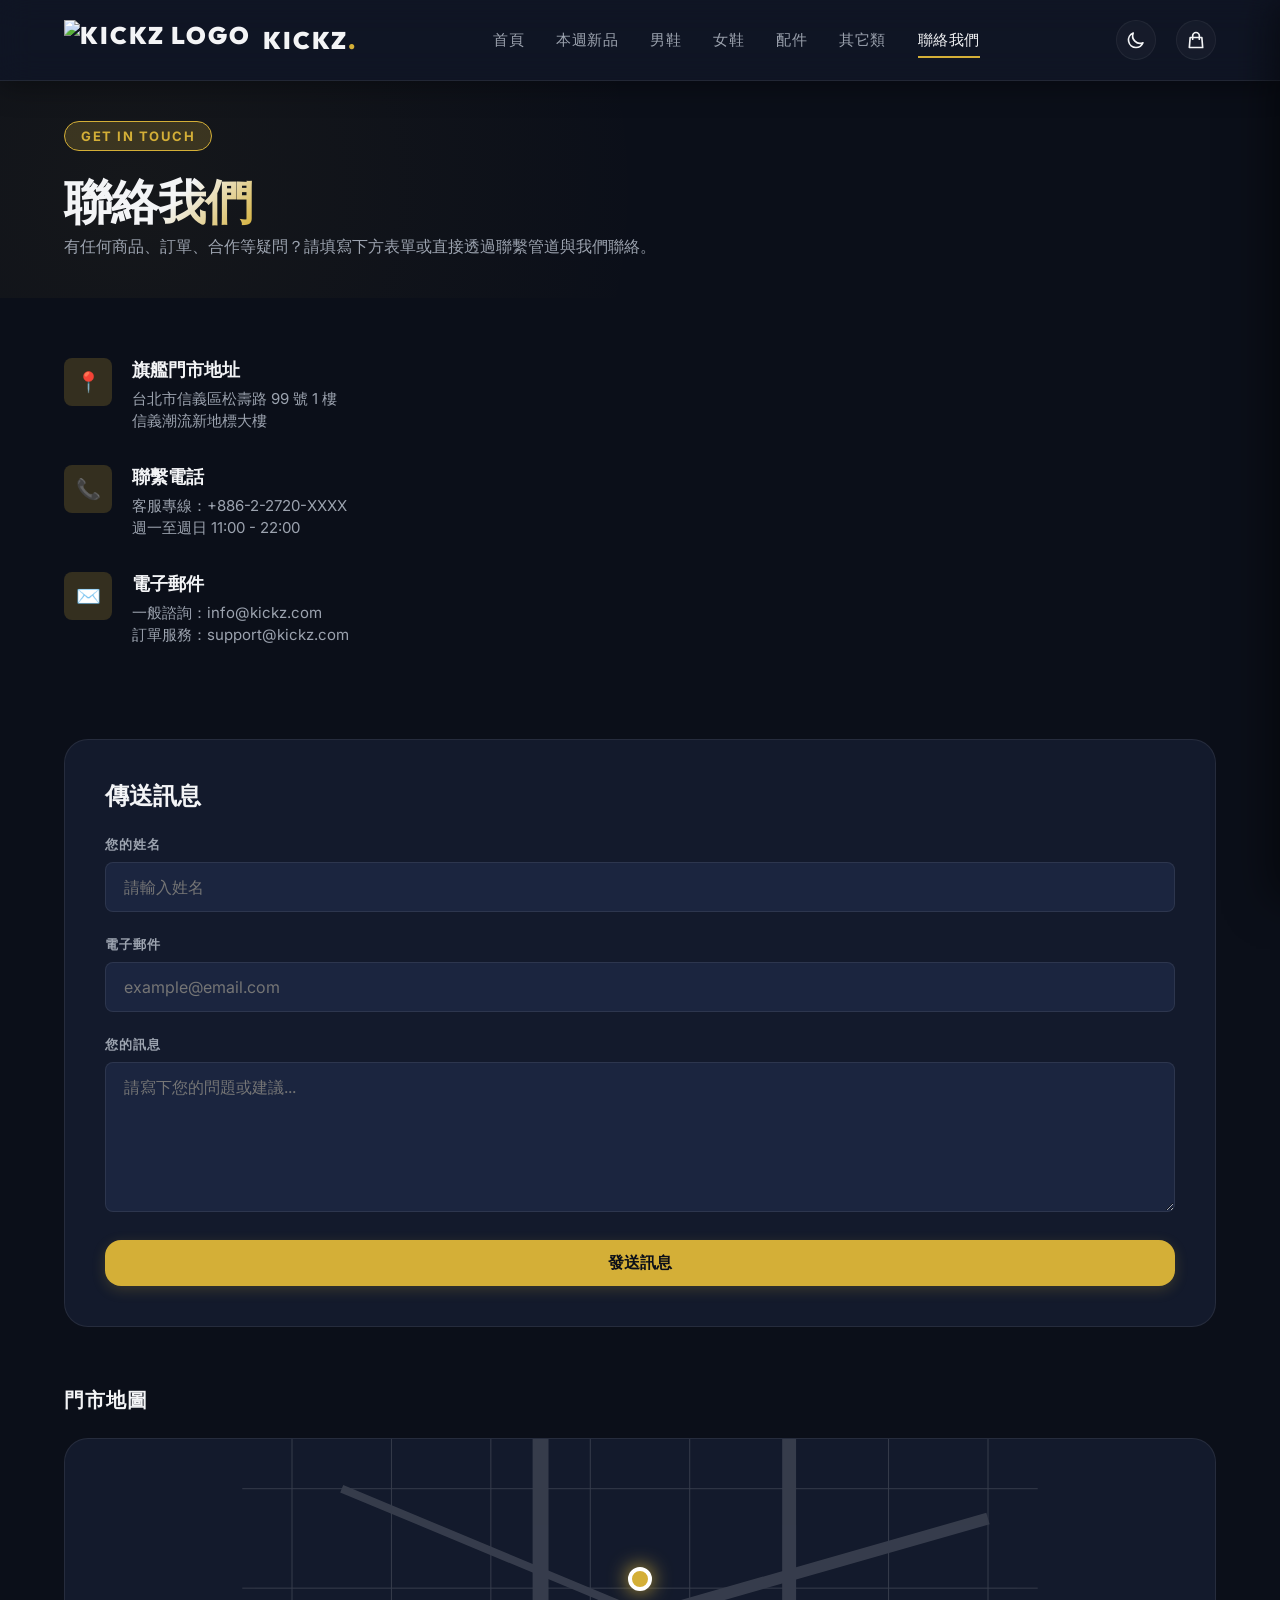
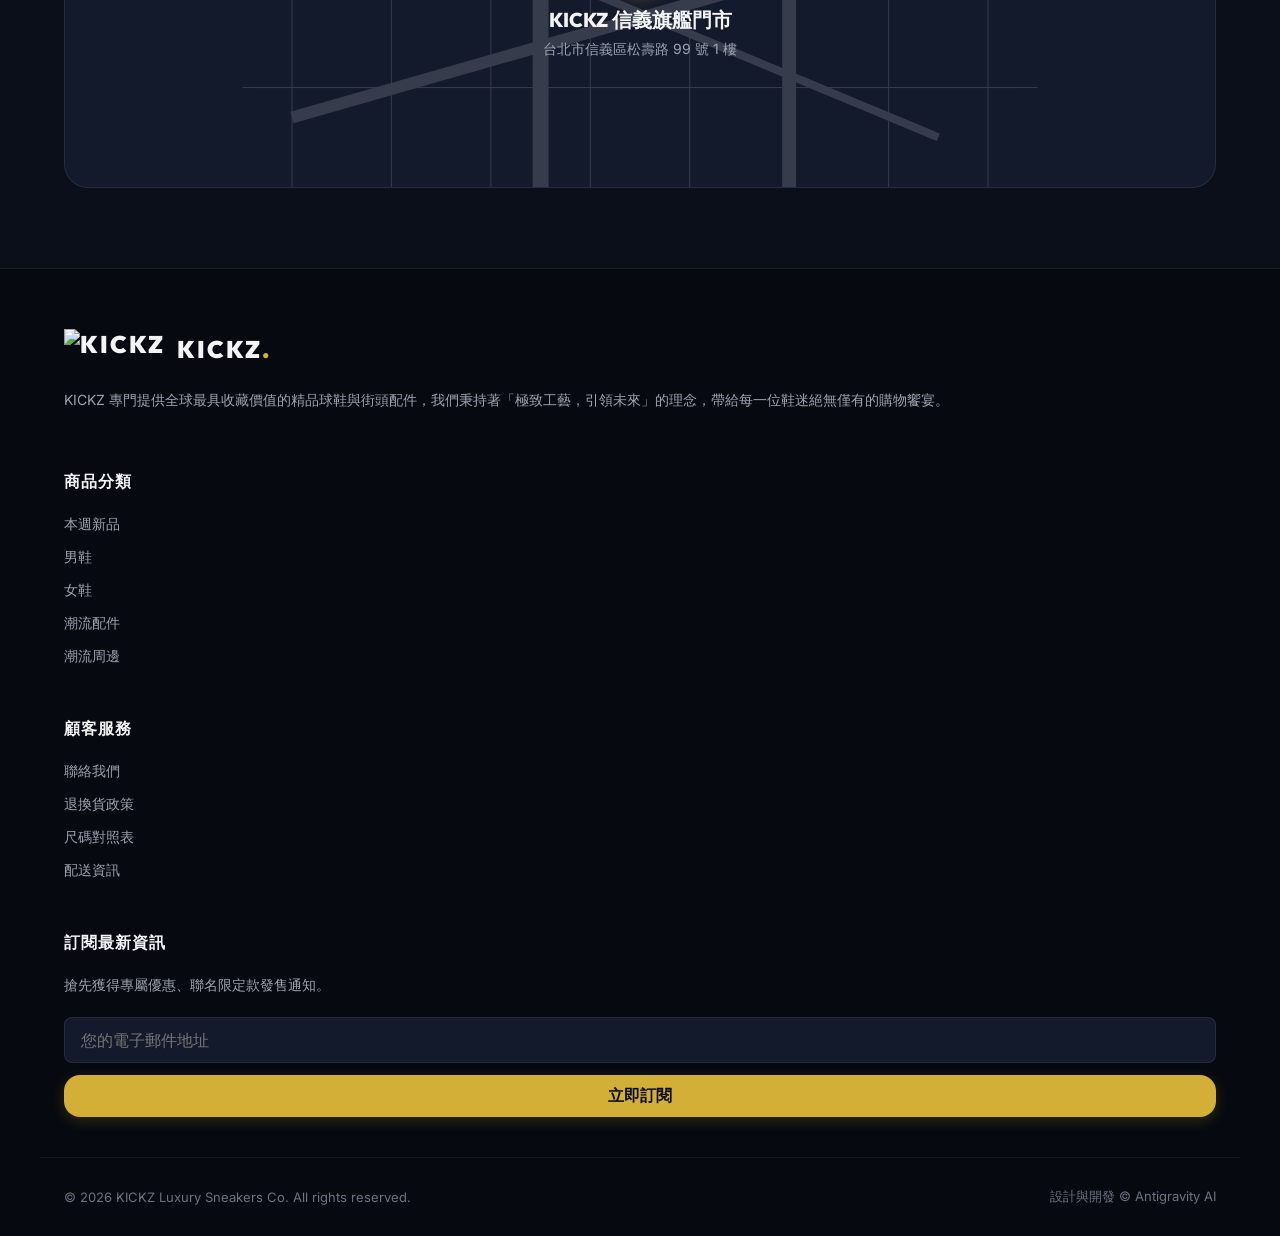
==== contact.html @ 7924a9de "Add files via upload" ====
<!DOCTYPE html>
<html lang="zh-Hant">
<head>
  <meta charset="UTF-8">
  <meta name="viewport" content="width=device-width, initial-scale=1.0">
  <title>聯絡我們 | KICKZ | 頂級球鞋專賣店</title>
  <meta name="description" content="有任何關於球鞋、尺碼、出貨等疑問？隨時聯絡 KICKZ 團隊，我們將竭誠為您服務。">
  <link rel="stylesheet" href="style.css">
</head>
<body>

  <!-- Header -->
  <header>
    <div class="container header-container">
      <a href="index.html" class="logo">
        <img src="assets/logo.svg" alt="KICKZ LOGO">
        <span>KICKZ<span class="logo-accent">.</span></span>
      </a>
      
      <nav>
        <a href="index.html">首頁</a>
        <a href="new-arrivals.html">本週新品</a>
        <a href="mens.html">男鞋</a>
        <a href="womens.html">女鞋</a>
        <a href="accessories.html">配件</a>
        <a href="others.html">其它類</a>
        <a href="contact.html" class="active">聯絡我們</a>
      </nav>

      <div class="header-actions">
        <a href="#" id="theme-toggle" class="icon-btn" title="切換主題">
          <svg style="width: 20px; height: 20px;" fill="none" stroke="currentColor" viewBox="0 0 24 24" xmlns="http://www.w3.org/2000/svg"><path stroke-linecap="round" stroke-linejoin="round" stroke-width="2" d="M20.354 15.354A9 9 0 018.646 3.646 9.003 9.003 0 0012 21a9.003 9.003 0 008.354-5.646z"></path></svg>
        </a>
        <a href="#" id="cart-btn" class="icon-btn" title="購物車">
          <svg style="width: 20px; height: 20px;" fill="none" stroke="currentColor" viewBox="0 0 24 24" xmlns="http://www.w3.org/2000/svg"><path stroke-linecap="round" stroke-linejoin="round" stroke-width="2" d="M16 11V7a4 4 0 00-8 0v4M5 9h14l1 12H4L5 9z"></path></svg>
          <span id="cart-badge" class="badge" style="display: none;">0</span>
        </a>
      </div>
    </div>
  </header>

  <!-- Banner -->
  <section class="hero" style="padding: 40px 0; background: radial-gradient(circle at 10% 50%, rgba(212, 175, 55, 0.05), transparent 45%);">
    <div class="container">
      <span class="hero-tag">GET IN TOUCH</span>
      <h1 class="hero-title" style="font-size: 48px; margin-bottom: 8px;">聯絡<span>我們</span></h1>
      <p style="color: var(--text-secondary);">有任何商品、訂單、合作等疑問？請填寫下方表單或直接透過聯繫管道與我們聯絡。</p>
    </div>
  </section>

  <!-- Contact Form & Info Section -->
  <section class="container">
    <div class="contact-grid">
      <!-- Contact Info Panel -->
      <div class="contact-info-panel">
        <div class="contact-item">
          <div class="contact-icon">📍</div>
          <div>
            <h4>旗艦門市地址</h4>
            <p>台北市信義區松壽路 99 號 1 樓<br>信義潮流新地標大樓</p>
          </div>
        </div>
        <div class="contact-item">
          <div class="contact-icon">📞</div>
          <div>
            <h4>聯繫電話</h4>
            <p>客服專線：+886-2-2720-XXXX<br>週一至週日 11:00 - 22:00</p>
          </div>
        </div>
        <div class="contact-item">
          <div class="contact-icon">✉️</div>
          <div>
            <h4>電子郵件</h4>
            <p>一般諮詢：info@kickz.com<br>訂單服務：support@kickz.com</p>
          </div>
        </div>
      </div>

      <!-- Contact Form Panel -->
      <div class="contact-form">
        <h3 style="font-family: var(--font-display); font-size: 24px; font-weight: 800; margin-bottom: 24px;">傳送<span>訊息</span></h3>
        <form id="feedback-form" onsubmit="handleContactSubmit(event)">
          <div class="form-group">
            <label for="name">您的姓名</label>
            <input type="text" id="name" class="form-input" placeholder="請輸入姓名" required>
          </div>
          <div class="form-group">
            <label for="email">電子郵件</label>
            <input type="email" id="email" class="form-input" placeholder="example@email.com" required>
          </div>
          <div class="form-group">
            <label for="message">您的訊息</label>
            <textarea id="message" class="form-input" placeholder="請寫下您的問題或建議..." required></textarea>
          </div>
          <button type="submit" class="btn btn-primary" style="width: 100%;">發送訊息</button>
        </form>
      </div>
    </div>
  </section>

  <!-- Interactive Mock Map Section -->
  <section class="container" style="margin-bottom: 80px;">
    <h3 style="font-family: var(--font-display); font-size: 20px; font-weight: 800; margin-bottom: 24px; text-transform: uppercase; letter-spacing: 1px;">門市<span>地圖</span></h3>
    <div style="width: 100%; height: 350px; background: var(--bg-secondary); border: 1px solid var(--glass-border); border-radius: var(--border-radius-lg); position: relative; overflow: hidden; display: flex; align-items: center; justify-content: center;">
      <!-- Styled Vector Map Graphics inside HTML -->
      <svg width="100%" height="100%" viewBox="0 0 800 350" xmlns="http://www.w3.org/2000/svg" style="position: absolute; opacity: 0.15;">
        <path d="M 50,0 L 50,350 M 150,0 L 150,350 M 250,0 L 250,350 M 350,0 L 350,350 M 450,0 L 450,350 M 550,0 L 550,350 M 650,0 L 650,350 M 750,0 L 750,350" stroke="#ffffff" stroke-width="1"/>
        <path d="M 0,50 L 800,50 M 0,150 L 800,150 M 0,250 L 800,250" stroke="#ffffff" stroke-width="1"/>
        <!-- Diagonal roads representing maps -->
        <line x1="100" y1="50" x2="700" y2="300" stroke="#ffffff" stroke-width="8"/>
        <line x1="50" y1="280" x2="750" y2="80" stroke="#ffffff" stroke-width="12"/>
        <line x1="300" y1="0" x2="300" y2="350" stroke="#ffffff" stroke-width="16"/>
        <line x1="550" y1="0" x2="550" y2="350" stroke="#ffffff" stroke-width="14"/>
      </svg>
      <!-- Glowing Location Pin -->
      <div style="position: relative; z-index: 10; text-align: center;">
        <div style="width: 24px; height: 24px; background: var(--primary); border-radius: 50%; margin: 0 auto 16px; border: 4px solid white; box-shadow: 0 0 20px var(--primary); animation: pulse 2s infinite;"></div>
        <h4 style="font-family: var(--font-display); font-size: 20px; font-weight: 800; color: var(--text-primary);">KICKZ 信義旗艦門市</h4>
        <p style="color: var(--text-secondary); font-size: 14px; margin-top: 6px;">台北市信義區松壽路 99 號 1 樓</p>
      </div>
    </div>
  </section>

  <!-- Footer -->
  <footer>
    <div class="container footer-grid">
      <div class="footer-col">
        <a href="index.html" class="logo" style="margin-bottom: 20px;">
          <img src="assets/logo.svg" alt="KICKZ">
          <span>KICKZ<span class="logo-accent">.</span></span>
        </a>
        <p>KICKZ 專門提供全球最具收藏價值的精品球鞋與街頭配件，我們秉持著「極致工藝，引領未來」的理念，帶給每一位鞋迷絕無僅有的購物饗宴。</p>
      </div>
      <div class="footer-col">
        <h3>商品分類</h3>
        <ul>
          <li><a href="new-arrivals.html">本週新品</a></li>
          <li><a href="mens.html">男鞋</a></li>
          <li><a href="womens.html">女鞋</a></li>
          <li><a href="accessories.html">潮流配件</a></li>
          <li><a href="others.html">潮流周邊</a></li>
        </ul>
      </div>
      <div class="footer-col">
        <h3>顧客服務</h3>
        <ul>
          <li><a href="contact.html">聯絡我們</a></li>
          <li><a href="#">退換貨政策</a></li>
          <li><a href="#">尺碼對照表</a></li>
          <li><a href="#">配送資訊</a></li>
        </ul>
      </div>
      <div class="footer-col footer-newsletter">
        <h3>訂閱最新資訊</h3>
        <p>搶先獲得專屬優惠、聯名限定款發售通知。</p>
        <input type="email" placeholder="您的電子郵件地址">
        <button class="btn btn-primary" style="width: 100%; padding: 10px;">立即訂閱</button>
      </div>
    </div>
    <div class="container footer-bottom">
      <p>&copy; 2026 KICKZ Luxury Sneakers Co. All rights reserved.</p>
      <p>設計與開發 &copy; Antigravity AI</p>
    </div>
  </footer>

  <!-- Shopping Cart Drawer Overlay -->
  <div id="cart-overlay" class="cart-overlay"></div>
  
  <!-- Shopping Cart Drawer -->
  <div id="cart-drawer" class="cart-drawer">
    <div class="cart-header">
      <div class="cart-title">購物車清單</div>
      <button id="cart-close" class="cart-close-btn">&times;</button>
    </div>
    <div class="cart-items" id="cart-items-container">
      <!-- Injected by JS -->
    </div>
    <div class="cart-footer">
      <div class="cart-summary-row">
        <span class="cart-total-label">總計金額:</span>
        <span class="cart-total-price" id="cart-total-price">NT$ 0</span>
      </div>
      <button class="btn btn-primary" style="width: 100%;" onclick="showToast('感謝您的購買！此為展示專案，結帳功能已模擬完成。')">立即結帳</button>
    </div>
  </div>

  <style>
    @keyframes pulse {
      0% {
        box-shadow: 0 0 0 0 rgba(212, 175, 55, 0.7);
      }
      70% {
        box-shadow: 0 0 0 15px rgba(212, 175, 55, 0);
      }
      100% {
        box-shadow: 0 0 0 0 rgba(212, 175, 55, 0);
      }
    }
  </style>

  <!-- Scripts -->
  <script src="products.js"></script>
  <script src="app.js"></script>
  <script>
    function handleContactSubmit(event) {
      event.preventDefault();
      const name = document.getElementById('name').value;
      const email = document.getElementById('email').value;
      const message = document.getElementById('message').value;
      
      // Store in localStorage for demonstration
      const feedbacks = JSON.parse(localStorage.getItem('kickz_feedback')) || [];
      feedbacks.push({ name, email, message, date: new Date().toISOString() });
      localStorage.setItem('kickz_feedback', JSON.stringify(feedbacks));
      
      // Notify user
      showToast(`發送成功！感謝 ${name} 的反饋，我們將盡快與您聯繫。`);
      
      // Reset form
      document.getElementById('feedback-form').reset();
    }
  </script>
</body>
</html>
---- style.css ----
@import url('https://fonts.googleapis.com/css2?family=Inter:wght@300;400;500;600&family=Outfit:wght@400;500;600;700;800;900&display=swap');

:root {
  --font-display: 'Outfit', 'Inter', sans-serif;
  --font-body: 'Inter', sans-serif;

  /* Premium Color Palette */
  --bg-primary: #0b0f19;
  --bg-secondary: #131a2c;
  --bg-tertiary: #1b253f;
  --text-primary: #f3f4f6;
  --text-secondary: #9ca3af;
  --text-muted: #6b7280;
  
  --primary: #d4af37; /* Metallic Gold Accent */
  --primary-hover: #bda130;
  --primary-glow: rgba(212, 175, 55, 0.2);
  
  --accent-neon: #10b981; /* Emerald Neon */
  --accent-pink: #f43f5e;
  
  --glass-bg: rgba(19, 26, 44, 0.6);
  --glass-border: rgba(255, 255, 255, 0.08);
  --glass-shadow: rgba(0, 0, 0, 0.4);

  --border-radius-sm: 8px;
  --border-radius-md: 16px;
  --border-radius-lg: 24px;
  --border-radius-full: 9999px;

  --transition-fast: 0.2s cubic-bezier(0.4, 0, 0.2, 1);
  --transition-smooth: 0.4s cubic-bezier(0.4, 0, 0.2, 1);
  
  --max-width: 1200px;
}

/* Light Mode Overrides if requested (kept as class for premium toggle) */
body.light-theme {
  --bg-primary: #f8fafc;
  --bg-secondary: #ffffff;
  --bg-tertiary: #f1f5f9;
  --text-primary: #0f172a;
  --text-secondary: #475569;
  --text-muted: #94a3b8;
  --glass-bg: rgba(255, 255, 255, 0.8);
  --glass-border: rgba(15, 23, 42, 0.08);
  --glass-shadow: rgba(15, 23, 42, 0.05);
  --primary: #c59b27;
  --primary-glow: rgba(197, 155, 39, 0.15);
}

/* Global Reset & Base */
* {
  margin: 0;
  padding: 0;
  box-sizing: border-box;
  -webkit-font-smoothing: antialiased;
}

html {
  scroll-behavior: smooth;
  font-size: 16px;
}

body {
  background-color: var(--bg-primary);
  color: var(--text-primary);
  font-family: var(--font-body);
  overflow-x: hidden;
  transition: background-color var(--transition-smooth), color var(--transition-smooth);
}

a {
  color: inherit;
  text-decoration: none;
  transition: color var(--transition-fast);
}

button, input, select, textarea {
  font-family: inherit;
  font-size: inherit;
  background: none;
  border: none;
  outline: none;
}

button {
  cursor: pointer;
}

img, svg {
  max-width: 100%;
  display: block;
}

/* Main Container */
.container {
  max-width: var(--max-width);
  margin: 0 auto;
  padding: 0 24px;
}

/* Navigation Header */
header {
  position: sticky;
  top: 0;
  z-index: 100;
  background: var(--glass-bg);
  backdrop-filter: blur(16px);
  -webkit-backdrop-filter: blur(16px);
  border-bottom: 1px solid var(--glass-border);
  box-shadow: 0 4px 30px var(--glass-shadow);
  transition: background var(--transition-smooth);
}

.header-container {
  display: flex;
  justify-content: space-between;
  align-items: center;
  height: 80px;
}

.logo {
  display: flex;
  align-items: center;
  gap: 12px;
  font-family: var(--font-display);
  font-weight: 900;
  font-size: 24px;
  letter-spacing: 2px;
  color: var(--text-primary);
}

.logo img {
  height: 40px;
  width: auto;
}

.logo-accent {
  color: var(--primary);
}

nav {
  display: flex;
  align-items: center;
  gap: 32px;
}

nav a {
  font-weight: 500;
  font-size: 15px;
  letter-spacing: 0.5px;
  color: var(--text-secondary);
  position: relative;
  padding: 8px 0;
}

nav a::after {
  content: '';
  position: absolute;
  bottom: 0;
  left: 0;
  width: 0;
  height: 2px;
  background-color: var(--primary);
  transition: width var(--transition-fast);
}

nav a:hover, nav a.active {
  color: var(--text-primary);
}

nav a.active::after, nav a:hover::after {
  width: 100%;
}

.header-actions {
  display: flex;
  align-items: center;
  gap: 20px;
}

.icon-btn {
  color: var(--text-primary);
  font-size: 20px;
  position: relative;
  display: flex;
  align-items: center;
  justify-content: center;
  width: 40px;
  height: 40px;
  border-radius: var(--border-radius-full);
  background: rgba(255, 255, 255, 0.03);
  border: 1px solid rgba(255, 255, 255, 0.05);
  transition: all var(--transition-fast);
}

.icon-btn:hover {
  background: var(--primary-glow);
  border-color: var(--primary);
  color: var(--primary);
  transform: translateY(-2px);
}

.badge {
  position: absolute;
  top: -4px;
  right: -4px;
  background-color: var(--accent-pink);
  color: white;
  font-size: 10px;
  font-weight: 700;
  padding: 2px 6px;
  border-radius: var(--border-radius-full);
  border: 2px solid var(--bg-primary);
}

/* Premium Buttons */
.btn {
  display: inline-flex;
  align-items: center;
  justify-content: center;
  gap: 8px;
  padding: 12px 24px;
  font-weight: 600;
  border-radius: var(--border-radius-md);
  transition: all var(--transition-fast);
  font-family: var(--font-display);
}

.btn-primary {
  background: var(--primary);
  color: #0b0f19;
  box-shadow: 0 4px 14px var(--primary-glow);
}

.btn-primary:hover {
  background: var(--primary-hover);
  box-shadow: 0 6px 20px rgba(212, 175, 55, 0.4);
  transform: translateY(-2px);
}

.btn-secondary {
  background: rgba(255, 255, 255, 0.05);
  border: 1px solid rgba(255, 255, 255, 0.1);
  color: var(--text-primary);
}

.btn-secondary:hover {
  background: rgba(255, 255, 255, 0.1);
  border-color: rgba(255, 255, 255, 0.2);
  transform: translateY(-2px);
}

/* Hero Section */
.hero {
  position: relative;
  padding: 80px 0;
  background: radial-gradient(circle at 80% 20%, rgba(212, 175, 55, 0.08), transparent 45%);
  overflow: hidden;
}

.hero-grid {
  display: grid;
  grid-template-cols: 1fr 1fr;
  align-items: center;
  gap: 60px;
}

.hero-tag {
  display: inline-block;
  padding: 6px 16px;
  background: var(--primary-glow);
  border: 1px solid var(--primary);
  color: var(--primary);
  border-radius: var(--border-radius-full);
  font-size: 13px;
  font-weight: 700;
  letter-spacing: 1.5px;
  margin-bottom: 24px;
  text-transform: uppercase;
}

.hero-title {
  font-family: var(--font-display);
  font-size: 64px;
  font-weight: 900;
  line-height: 1.1;
  letter-spacing: -1px;
  margin-bottom: 24px;
}

.hero-title span {
  background: linear-gradient(135deg, var(--text-primary) 30%, var(--primary) 100%);
  -webkit-background-clip: text;
  -webkit-text-fill-color: transparent;
}

.hero-desc {
  color: var(--text-secondary);
  font-size: 18px;
  line-height: 1.6;
  margin-bottom: 40px;
}

.hero-btns {
  display: flex;
  gap: 16px;
}

.hero-image-wrapper {
  position: relative;
  display: flex;
  justify-content: center;
  align-items: center;
}

.hero-circle-bg {
  position: absolute;
  width: 400px;
  height: 400px;
  border-radius: var(--border-radius-full);
  background: radial-gradient(circle, rgba(212, 175, 55, 0.15) 0%, transparent 70%);
  filter: blur(20px);
  z-index: 1;
}

.hero-image {
  position: relative;
  z-index: 2;
  transform: rotate(-12deg) scale(1);
  filter: drop-shadow(0 25px 50px rgba(0,0,0,0.5));
  transition: transform var(--transition-smooth);
}

.hero-image:hover {
  transform: rotate(-5deg) scale(1.05);
}

/* Feature Cards Row */
.features-row {
  display: grid;
  grid-template-cols: repeat(3, 1fr);
  gap: 24px;
  margin-bottom: 80px;
}

.feat-card {
  padding: 32px;
  background: var(--bg-secondary);
  border: 1px solid var(--glass-border);
  border-radius: var(--border-radius-md);
  transition: all var(--transition-fast);
}

.feat-card:hover {
  border-color: var(--primary);
  transform: translateY(-5px);
}

.feat-icon {
  font-size: 28px;
  color: var(--primary);
  margin-bottom: 16px;
}

.feat-card h3 {
  font-family: var(--font-display);
  font-size: 18px;
  font-weight: 700;
  margin-bottom: 12px;
}

.feat-card p {
  color: var(--text-secondary);
  font-size: 14px;
  line-height: 1.5;
}

/* Section Header */
.section-header {
  display: flex;
  justify-content: space-between;
  align-items: flex-end;
  margin-bottom: 40px;
}

.section-title {
  font-family: var(--font-display);
  font-size: 36px;
  font-weight: 800;
}

.section-title span {
  color: var(--primary);
}

.section-subtitle {
  color: var(--text-secondary);
  margin-top: 8px;
}

/* Product Catalog Grid */
.product-grid {
  display: grid;
  grid-template-cols: repeat(4, 1fr);
  gap: 30px;
  margin-bottom: 80px;
}

/* Product Card */
.product-card {
  background: var(--bg-secondary);
  border: 1px solid var(--glass-border);
  border-radius: var(--border-radius-md);
  overflow: hidden;
  position: relative;
  transition: all var(--transition-smooth);
  display: flex;
  flex-direction: column;
}

.product-card:hover {
  transform: translateY(-8px);
  border-color: rgba(212, 175, 55, 0.4);
  box-shadow: 0 12px 30px rgba(0, 0, 0, 0.3);
}

.product-img-container {
  height: 240px;
  background: var(--bg-tertiary);
  display: flex;
  justify-content: center;
  align-items: center;
  position: relative;
  overflow: hidden;
  padding: 20px;
}

.product-img-container img {
  max-height: 100%;
  object-fit: contain;
  transition: transform var(--transition-smooth);
}

.product-card:hover .product-img-container img {
  transform: scale(1.1) rotate(-3deg);
}

.badge-tag {
  position: absolute;
  top: 16px;
  left: 16px;
  padding: 4px 10px;
  font-size: 11px;
  font-weight: 700;
  border-radius: var(--border-radius-full);
  text-transform: uppercase;
  letter-spacing: 0.5px;
}

.badge-new {
  background: var(--accent-neon);
  color: #0b0f19;
}

.badge-featured {
  background: var(--primary);
  color: #0b0f19;
}

.product-info {
  padding: 24px;
  display: flex;
  flex-direction: column;
  flex-grow: 1;
}

.product-cat {
  font-size: 12px;
  color: var(--text-muted);
  text-transform: uppercase;
  letter-spacing: 1px;
  margin-bottom: 8px;
}

.product-name {
  font-family: var(--font-display);
  font-size: 18px;
  font-weight: 700;
  line-height: 1.3;
  margin-bottom: 12px;
  color: var(--text-primary);
  display: -webkit-box;
  -webkit-line-clamp: 2;
  -webkit-box-orient: vertical;
  overflow: hidden;
  height: 46px;
}

.product-meta {
  display: flex;
  justify-content: space-between;
  align-items: center;
  margin-top: auto;
}

.product-price {
  font-family: var(--font-display);
  font-size: 20px;
  font-weight: 800;
  color: var(--primary);
}

.product-rating {
  display: flex;
  align-items: center;
  gap: 4px;
  font-size: 13px;
  color: #fbbf24;
}

.product-rating svg {
  fill: currentColor;
  width: 14px;
  height: 14px;
}

/* Category Filter Bar */
.filter-bar {
  display: flex;
  justify-content: space-between;
  align-items: center;
  background: var(--bg-secondary);
  border: 1px solid var(--glass-border);
  padding: 16px 24px;
  border-radius: var(--border-radius-md);
  margin-bottom: 40px;
}

.filters-left {
  display: flex;
  gap: 12px;
  flex-wrap: wrap;
}

.filter-btn {
  padding: 8px 20px;
  border-radius: var(--border-radius-sm);
  background: rgba(255, 255, 255, 0.03);
  border: 1px solid rgba(255, 255, 255, 0.05);
  color: var(--text-secondary);
  font-weight: 500;
  font-size: 14px;
  transition: all var(--transition-fast);
}

.filter-btn:hover, .filter-btn.active {
  background: var(--primary);
  color: #0b0f19;
  border-color: var(--primary);
}

.sort-select {
  padding: 8px 16px;
  background: rgba(255, 255, 255, 0.03);
  border: 1px solid rgba(255, 255, 255, 0.05);
  color: var(--text-primary);
  border-radius: var(--border-radius-sm);
  cursor: pointer;
}

.sort-select option {
  background: var(--bg-secondary);
  color: var(--text-primary);
}

/* Detail Page Layout */
.detail-grid {
  display: grid;
  grid-template-cols: 1fr 1fr;
  gap: 60px;
  padding: 60px 0;
}

.detail-img-box {
  background: var(--bg-secondary);
  border: 1px solid var(--glass-border);
  border-radius: var(--border-radius-lg);
  padding: 40px;
  display: flex;
  justify-content: center;
  align-items: center;
  position: sticky;
  top: 120px;
  min-height: 480px;
}

.detail-img-box img {
  max-height: 400px;
  object-fit: contain;
  filter: drop-shadow(0 20px 40px rgba(0,0,0,0.3));
}

.detail-content {
  display: flex;
  flex-direction: column;
}

.detail-cat {
  font-size: 14px;
  color: var(--primary);
  font-weight: 600;
  text-transform: uppercase;
  letter-spacing: 2px;
  margin-bottom: 12px;
}

.detail-title {
  font-family: var(--font-display);
  font-size: 40px;
  font-weight: 900;
  line-height: 1.2;
  margin-bottom: 16px;
}

.detail-reviews {
  display: flex;
  align-items: center;
  gap: 8px;
  margin-bottom: 24px;
}

.detail-price {
  font-family: var(--font-display);
  font-size: 32px;
  font-weight: 800;
  color: var(--primary);
  margin-bottom: 24px;
}

.detail-desc {
  color: var(--text-secondary);
  line-height: 1.7;
  margin-bottom: 32px;
}

.detail-section-title {
  font-family: var(--font-display);
  font-size: 16px;
  font-weight: 700;
  text-transform: uppercase;
  letter-spacing: 1px;
  margin-bottom: 16px;
}

.sizes-grid {
  display: flex;
  flex-wrap: wrap;
  gap: 12px;
  margin-bottom: 32px;
}

.size-option {
  width: 50px;
  height: 50px;
  border-radius: var(--border-radius-sm);
  border: 1px solid var(--glass-border);
  background: rgba(255, 255, 255, 0.03);
  display: flex;
  align-items: center;
  justify-content: center;
  font-weight: 600;
  cursor: pointer;
  transition: all var(--transition-fast);
}

.size-option:hover, .size-option.active {
  border-color: var(--primary);
  color: var(--primary);
  background: var(--primary-glow);
}

.detail-features {
  list-style: none;
  margin-bottom: 40px;
}

.detail-features li {
  display: flex;
  align-items: center;
  gap: 12px;
  margin-bottom: 12px;
  color: var(--text-secondary);
}

.detail-features li::before {
  content: '✓';
  color: var(--accent-neon);
  font-weight: bold;
}

.actions-row {
  display: flex;
  gap: 20px;
  margin-bottom: 40px;
}

/* Contact Us Layout */
.contact-grid {
  display: grid;
  grid-template-cols: 1fr 1fr;
  gap: 60px;
  padding: 60px 0;
}

.contact-info-panel {
  display: flex;
  flex-direction: column;
  justify-content: center;
}

.contact-item {
  display: flex;
  gap: 20px;
  margin-bottom: 32px;
}

.contact-icon {
  width: 48px;
  height: 48px;
  border-radius: var(--border-radius-sm);
  background: var(--primary-glow);
  color: var(--primary);
  display: flex;
  align-items: center;
  justify-content: center;
  font-size: 20px;
  flex-shrink: 0;
}

.contact-item h4 {
  font-family: var(--font-display);
  font-size: 18px;
  margin-bottom: 6px;
}

.contact-item p {
  color: var(--text-secondary);
  font-size: 15px;
  line-height: 1.5;
}

.contact-form {
  background: var(--bg-secondary);
  border: 1px solid var(--glass-border);
  padding: 40px;
  border-radius: var(--border-radius-lg);
}

.form-group {
  margin-bottom: 24px;
}

.form-group label {
  display: block;
  font-size: 13px;
  font-weight: 600;
  text-transform: uppercase;
  letter-spacing: 1px;
  margin-bottom: 8px;
  color: var(--text-secondary);
}

.form-input {
  width: 100%;
  padding: 14px 18px;
  background: var(--bg-tertiary);
  border: 1px solid var(--glass-border);
  color: var(--text-primary);
  border-radius: var(--border-radius-sm);
  transition: border-color var(--transition-fast);
}

.form-input:focus {
  border-color: var(--primary);
}

textarea.form-input {
  min-height: 150px;
  resize: vertical;
}

/* Slide-out Drawer Cart */
.cart-drawer {
  position: fixed;
  top: 0;
  right: -450px;
  width: 450px;
  height: 100vh;
  background: var(--bg-secondary);
  border-left: 1px solid var(--glass-border);
  box-shadow: -10px 0 40px rgba(0,0,0,0.5);
  z-index: 1000;
  display: flex;
  flex-direction: column;
  transition: right var(--transition-smooth);
}

.cart-drawer.open {
  right: 0;
}

.cart-header {
  padding: 24px;
  border-bottom: 1px solid var(--glass-border);
  display: flex;
  justify-content: space-between;
  align-items: center;
}

.cart-title {
  font-family: var(--font-display);
  font-size: 20px;
  font-weight: 800;
}

.cart-close-btn {
  font-size: 24px;
  color: var(--text-secondary);
  transition: color var(--transition-fast);
}

.cart-close-btn:hover {
  color: var(--text-primary);
}

.cart-items {
  flex-grow: 1;
  overflow-y: auto;
  padding: 24px;
}

.cart-item {
  display: flex;
  gap: 16px;
  margin-bottom: 20px;
  border-bottom: 1px solid rgba(255, 255, 255, 0.05);
  padding-bottom: 20px;
}

.cart-item-img {
  width: 80px;
  height: 80px;
  background: var(--bg-tertiary);
  border-radius: var(--border-radius-sm);
  display: flex;
  justify-content: center;
  align-items: center;
  padding: 8px;
}

.cart-item-info {
  flex-grow: 1;
}

.cart-item-name {
  font-family: var(--font-display);
  font-size: 15px;
  font-weight: 600;
  margin-bottom: 4px;
}

.cart-item-meta {
  font-size: 12px;
  color: var(--text-muted);
  margin-bottom: 8px;
}

.cart-item-price {
  font-weight: 700;
  color: var(--primary);
}

.cart-item-qty {
  display: flex;
  align-items: center;
  gap: 8px;
}

.qty-btn {
  width: 24px;
  height: 24px;
  background: var(--bg-tertiary);
  border-radius: var(--border-radius-full);
  display: flex;
  align-items: center;
  justify-content: center;
  font-size: 14px;
}

.cart-footer {
  padding: 24px;
  border-top: 1px solid var(--glass-border);
  background: var(--bg-tertiary);
}

.cart-summary-row {
  display: flex;
  justify-content: space-between;
  margin-bottom: 16px;
}

.cart-total-label {
  font-size: 14px;
  color: var(--text-secondary);
}

.cart-total-price {
  font-family: var(--font-display);
  font-size: 24px;
  font-weight: 800;
  color: var(--primary);
}

/* Footer Section */
footer {
  background: #060910;
  border-top: 1px solid var(--glass-border);
  padding: 60px 0 30px;
  margin-top: 80px;
}

.footer-grid {
  display: grid;
  grid-template-cols: 2fr 1fr 1fr 1.5fr;
  gap: 40px;
  margin-bottom: 40px;
}

.footer-col h3 {
  font-family: var(--font-display);
  font-size: 16px;
  font-weight: 700;
  text-transform: uppercase;
  letter-spacing: 1px;
  margin-bottom: 20px;
  color: var(--text-primary);
}

.footer-col p {
  color: var(--text-secondary);
  font-size: 14px;
  line-height: 1.6;
  margin-bottom: 20px;
}

.footer-col ul {
  list-style: none;
}

.footer-col ul li {
  margin-bottom: 12px;
}

.footer-col ul li a {
  color: var(--text-secondary);
  font-size: 14px;
}

.footer-col ul li a:hover {
  color: var(--primary);
  padding-left: 4px;
}

.footer-newsletter input {
  width: 100%;
  padding: 12px 16px;
  background: var(--bg-secondary);
  border: 1px solid var(--glass-border);
  color: var(--text-primary);
  border-radius: var(--border-radius-sm);
  margin-bottom: 12px;
}

.footer-bottom {
  border-top: 1px solid rgba(255, 255, 255, 0.05);
  padding-top: 30px;
  display: flex;
  justify-content: space-between;
  align-items: center;
  font-size: 13px;
  color: var(--text-muted);
}

/* Cart Overlay Background */
.cart-overlay {
  position: fixed;
  top: 0;
  left: 0;
  width: 100%;
  height: 100vh;
  background: rgba(0,0,0,0.5);
  backdrop-filter: blur(4px);
  z-index: 999;
  display: none;
}

.cart-overlay.open {
  display: block;
}

/* Toast Notifications */
.toast-container {
  position: fixed;
  bottom: 24px;
  right: 24px;
  z-index: 1100;
  display: flex;
  flex-direction: column;
  gap: 12px;
}

.toast {
  background: var(--bg-secondary);
  border-left: 4px solid var(--primary);
  color: var(--text-primary);
  padding: 16px 24px;
  border-radius: var(--border-radius-sm);
  box-shadow: 0 10px 25px rgba(0,0,0,0.3);
  display: flex;
  align-items: center;
  gap: 12px;
  font-weight: 500;
  transform: translateY(100px);
  opacity: 0;
  animation: slideIn 0.3s forwards cubic-bezier(0.4, 0, 0.2, 1);
}

@keyframes slideIn {
  to {
    transform: translateY(0);
    opacity: 1;
  }
}

/* Responsive Styles */
@media (max-width: 1024px) {
  .product-grid {
    grid-template-cols: repeat(3, 1fr);
  }
}

@media (max-width: 768px) {
  .hero-grid, .detail-grid, .contact-grid, .footer-grid {
    grid-template-cols: 1fr;
    gap: 40px;
  }
  
  .hero-image-wrapper {
    order: -1;
  }
  
  .hero-title {
    font-size: 44px;
  }
  
  .product-grid {
    grid-template-cols: repeat(2, 1fr);
  }
  
  nav {
    display: none; /* Can build clean mobile menu */
  }
  
  .features-row {
    grid-template-cols: 1fr;
  }
  
  .cart-drawer {
    width: 100%;
    right: -100%;
  }
}

@media (max-width: 480px) {
  .product-grid {
    grid-template-cols: 1fr;
  }
}
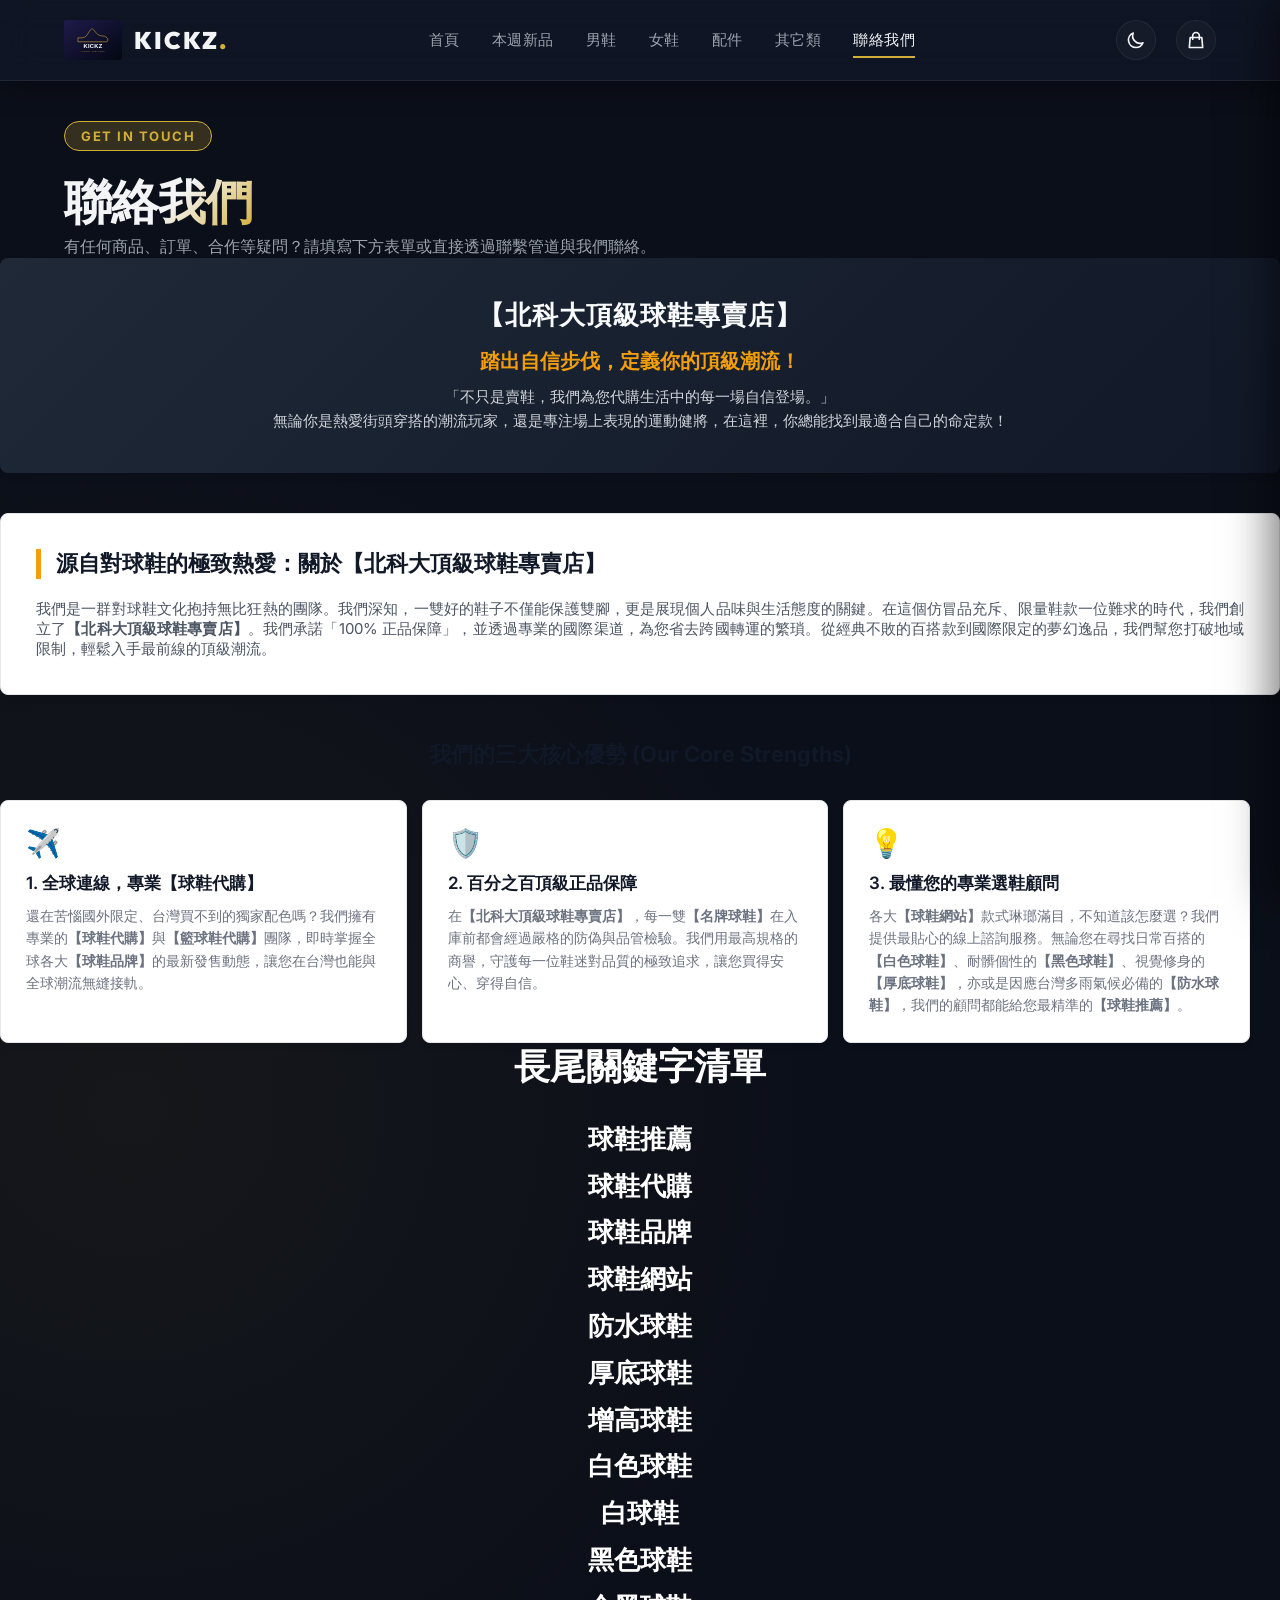
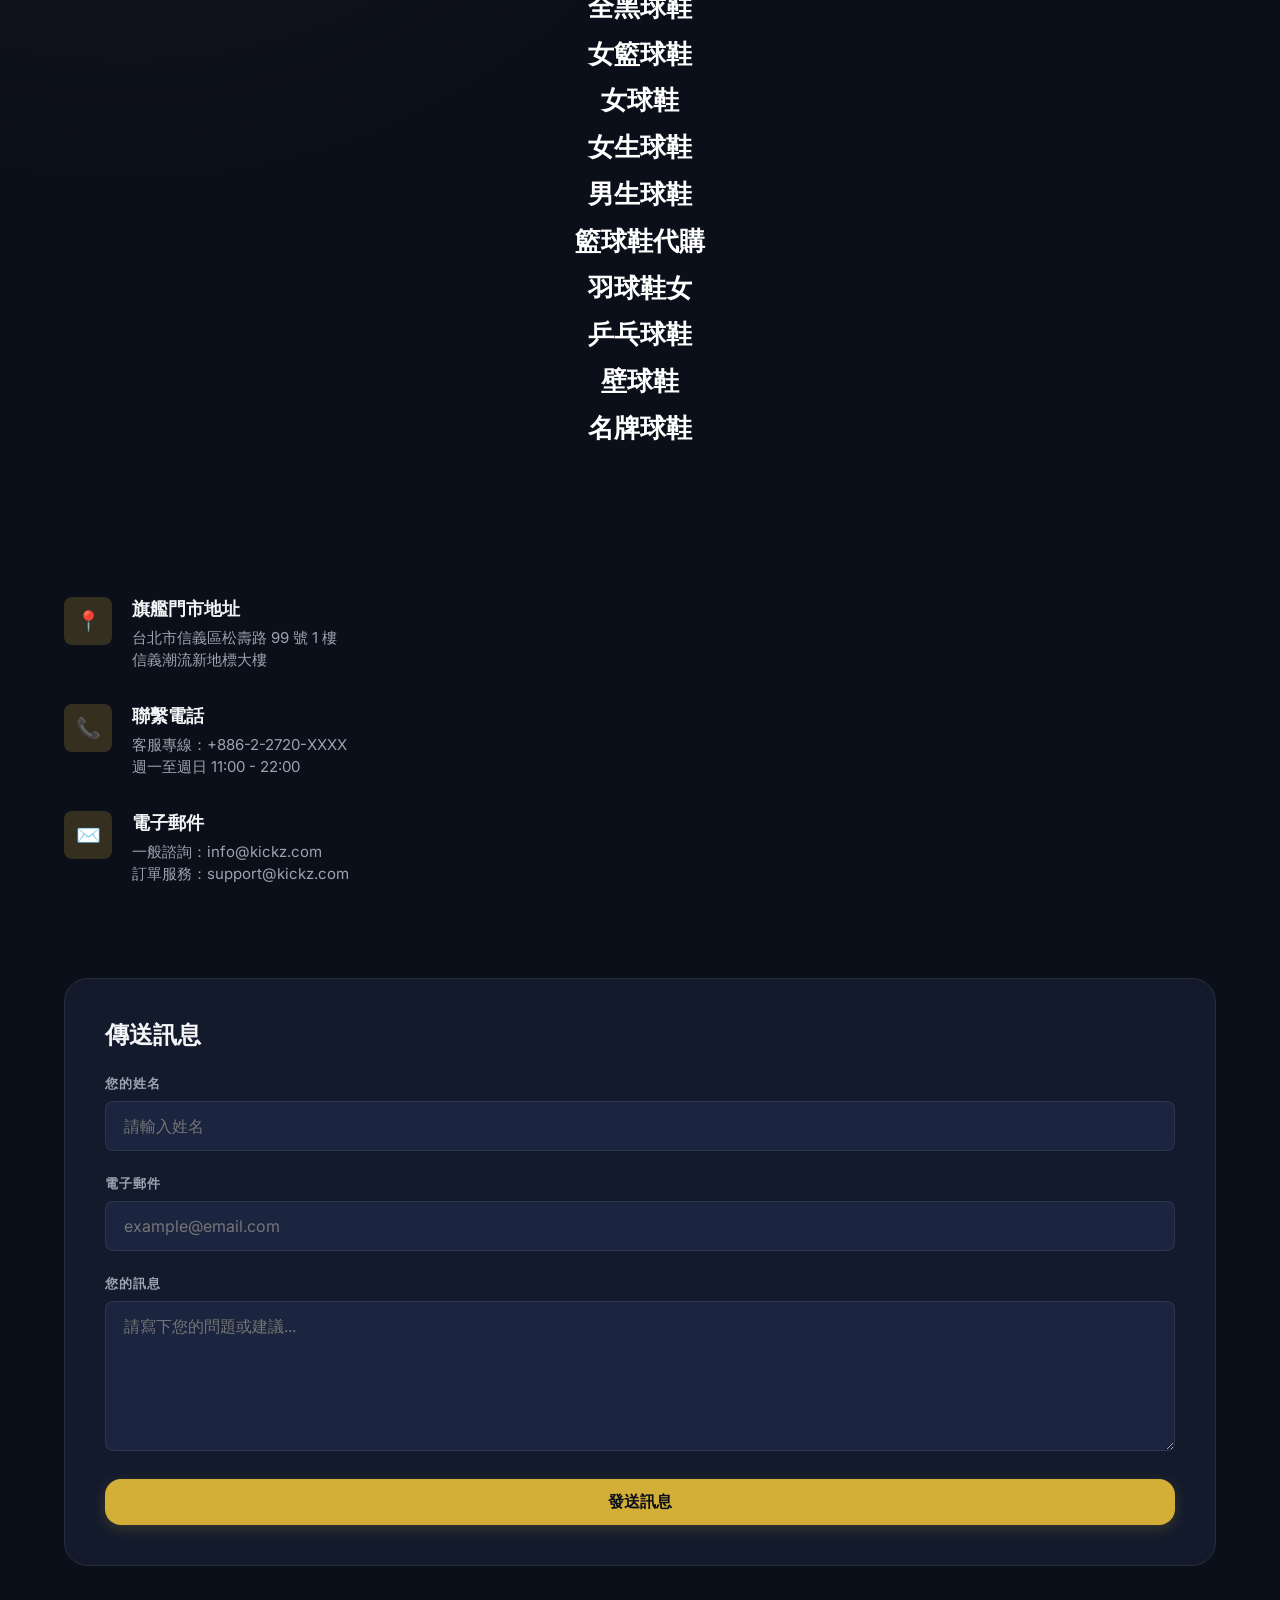
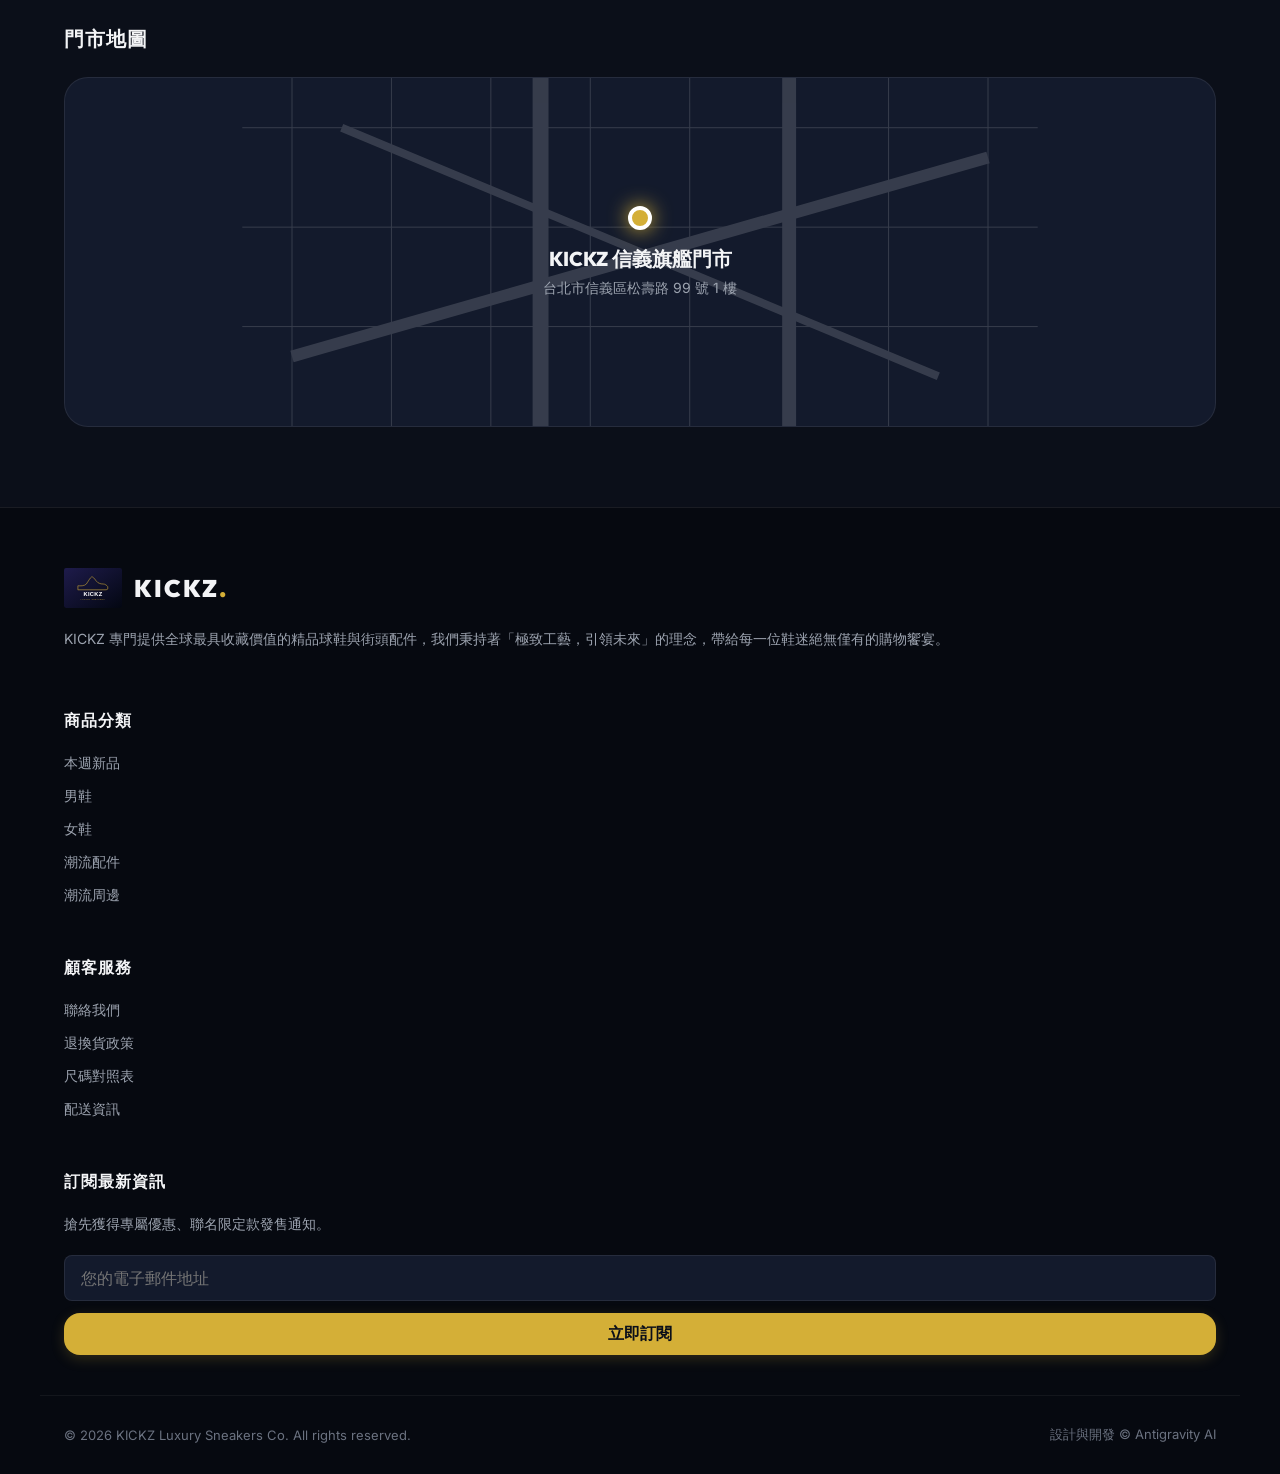
==== commit 289f1bf8: "Add files via upload" ====
--- a/contact.html
+++ b/contact.html
@@ -45,6 +45,93 @@
       <span class="hero-tag">GET IN TOUCH</span>
       <h1 class="hero-title" style="font-size: 48px; margin-bottom: 8px;">聯絡<span>我們</span></h1>
       <p style="color: var(--text-secondary);">有任何商品、訂單、合作等疑問？請填寫下方表單或直接透過聯繫管道與我們聯絡。</p>
+    </div>
+    <div style="background: linear-gradient(135deg, #1f2937 0%, #111827 100%); color: #ffffff; padding: 40px 30px; text-align: center; border-radius: 8px; margin-bottom: 40px; box-shadow: 0 4px 6px -1px rgba(0,0,0,0.1);">
+        <h3 style="font-size: 26px; margin: 0 0 15px 0; font-weight: 800; letter-spacing: 1px; color: #f9fafb;">
+            【北科大頂級球鞋專賣店】
+        </h3>
+        <p style="font-size: 20px; color: #f59e0b; margin: 0 0 10px 0; font-weight: 600;">
+            踏出自信步伐，定義你的頂級潮流！
+        </p>
+        <p style="font-size: 15px; color: #d1d5db; max-width: 750px; margin: 0 auto; line-height: 1.6;">
+            「不只是賣鞋，我們為您代購生活中的每一場自信登場。」<br>
+            無論你是熱愛街頭穿搭的潮流玩家，還是專注場上表現的運動健將，在這裡，你總能找到最適合自己的命定款！
+        </p>
+    </div>
+    <div style="background-color: #ffffff; padding: 35px; border-radius: 8px; box-shadow: 0 4px 6px -1px rgba(0,0,0,0.05); margin-bottom: 45px; border: 1px solid #e5e7eb;">
+        <h2 style="font-size: 22px; color: #111827; margin-top: 0; margin-bottom: 20px; border-left: 5px solid #f59e0b; padding-left: 15px; font-weight: 700;">
+            源自對球鞋的極致熱愛：關於【北科大頂級球鞋專賣店】
+        </h2>
+        <p style="font-size: 15px; color: #4b5563; text-align: justify; margin: 0;">
+            我們是一群對球鞋文化抱持無比狂熱的團隊。我們深知，一雙好的鞋子不僅能保護雙腳，更是展現個人品味與生活態度的關鍵。在這個仿冒品充斥、限量鞋款一位難求的時代，我們創立了<strong>【北科大頂級球鞋專賣店】</strong>。我們承諾「100% 正品保障」，並透過專業的國際渠道，為您省去跨國轉運的繁瑣。從經典不敗的百搭款到國際限定的夢幻逸品，我們幫您打破地域限制，輕鬆入手最前線的頂級潮流。
+        </p>
+    </div>
+    <div style="margin-bottom: 45px;">
+        <h2 style="font-size: 22px; color: #111827; text-align: center; margin-bottom: 30px; font-weight: 700;">
+            我們的三大核心優勢 (Our Core Strengths)
+        </h2>
+        
+        <div style="display: table; width: 100%; table-layout: fixed; border-spacing: 15px 0; margin: 0 -15px;">
+            <!-- 優勢 1 -->
+            <div style="display: table-cell; background-color: #ffffff; padding: 25px; border-radius: 8px; box-shadow: 0 4px 6px -1px rgba(0,0,0,0.05); border: 1px solid #e5e7eb; vertical-align: top;">
+                <div style="font-size: 28px; margin-bottom: 12px;">✈️</div>
+                <h3 style="font-size: 17px; color: #111827; margin: 0 0 10px 0; font-weight: 600;">
+                    1. 全球連線，專業【球鞋代購】
+                </h3>
+                <p style="font-size: 14px; color: #6b7280; margin: 0; line-height: 1.6;">
+                    還在苦惱國外限定、台灣買不到的獨家配色嗎？我們擁有專業的<strong>【球鞋代購】</strong>與<strong>【籃球鞋代購】</strong>團隊，即時掌握全球各大<strong>【球鞋品牌】</strong>的最新發售動態，讓您在台灣也能與全球潮流無縫接軌。
+                </p>
+            </div>
+            <!-- 優勢 2 -->
+            <div style="display: table-cell; background-color: #ffffff; padding: 25px; border-radius: 8px; box-shadow: 0 4px 6px -1px rgba(0,0,0,0.05); border: 1px solid #e5e7eb; vertical-align: top;">
+                <div style="font-size: 28px; margin-bottom: 12px;">🛡️</div>
+                <h3 style="font-size: 17px; color: #111827; margin: 0 0 10px 0; font-weight: 600;">
+                    2. 百分之百頂級正品保障
+                </h3>
+                <p style="font-size: 14px; color: #6b7280; margin: 0; line-height: 1.6;">
+                    在<strong>【北科大頂級球鞋專賣店】</strong>，每一雙<strong>【名牌球鞋】</strong>在入庫前都會經過嚴格的防偽與品管檢驗。我們用最高規格的商譽，守護每一位鞋迷對品質的極致追求，讓您買得安心、穿得自信。
+                </p>
+            </div>
+            
+            <!-- 優勢 3 -->
+            <div style="display: table-cell; background-color: #ffffff; padding: 25px; border-radius: 8px; box-shadow: 0 4px 6px -1px rgba(0,0,0,0.05); border: 1px solid #e5e7eb; vertical-align: top;">
+                <div style="font-size: 28px; margin-bottom: 12px;">💡</div>
+                <h3 style="font-size: 17px; color: #111827; margin: 0 0 10px 0; font-weight: 600;">
+                    3. 最懂您的專業選鞋顧問
+                </h3>
+                <p style="font-size: 14px; color: #6b7280; margin: 0; line-height: 1.6;">
+                    各大<strong>【球鞋網站】</strong>款式琳瑯滿目，不知道該怎麼選？我們提供最貼心的線上諮詢服務。無論您在尋找日常百搭的<strong>【白色球鞋】</strong>、耐髒個性的<strong>【黑色球鞋】</strong>、視覺修身的<strong>【厚底球鞋】</strong>，亦或是因應台灣多雨氣候必備的<strong>【防水球鞋】</strong>，我們的顧問都能給您最精準的<strong>【球鞋推薦】</strong>。
+                </p>
+            </div>
+            
+        </div>
+        <div style="text-align: center; color: #ffffff;">
+        <h2 style="font-size: 36px; font-weight: bold; margin-top: 0; margin-bottom: 24px; font-family: 'PingFang TC', 'Microsoft JhengHei', sans-serif;">
+            長尾關鍵字清單
+        </h2>
+        <div style="font-size: 26px; font-weight: bold; line-height: 1.8; font-family: 'PingFang TC', 'Microsoft JhengHei', sans-serif;">
+            球鞋推薦<br>
+            球鞋代購<br>
+            球鞋品牌<br>
+            球鞋網站<br>
+            防水球鞋<br>
+            厚底球鞋<br>
+            增高球鞋<br>
+            白色球鞋<br>
+            白球鞋<br>
+            黑色球鞋<br>
+            全黑球鞋<br>
+            女籃球鞋<br>
+            女球鞋<br>
+            女生球鞋<br>
+            男生球鞋<br>
+            籃球鞋代購<br>
+            羽球鞋女<br>
+            乒乓球鞋<br>
+            壁球鞋<br>
+            名牌球鞋
+        </div>
+    </div>
     </div>
   </section>
 
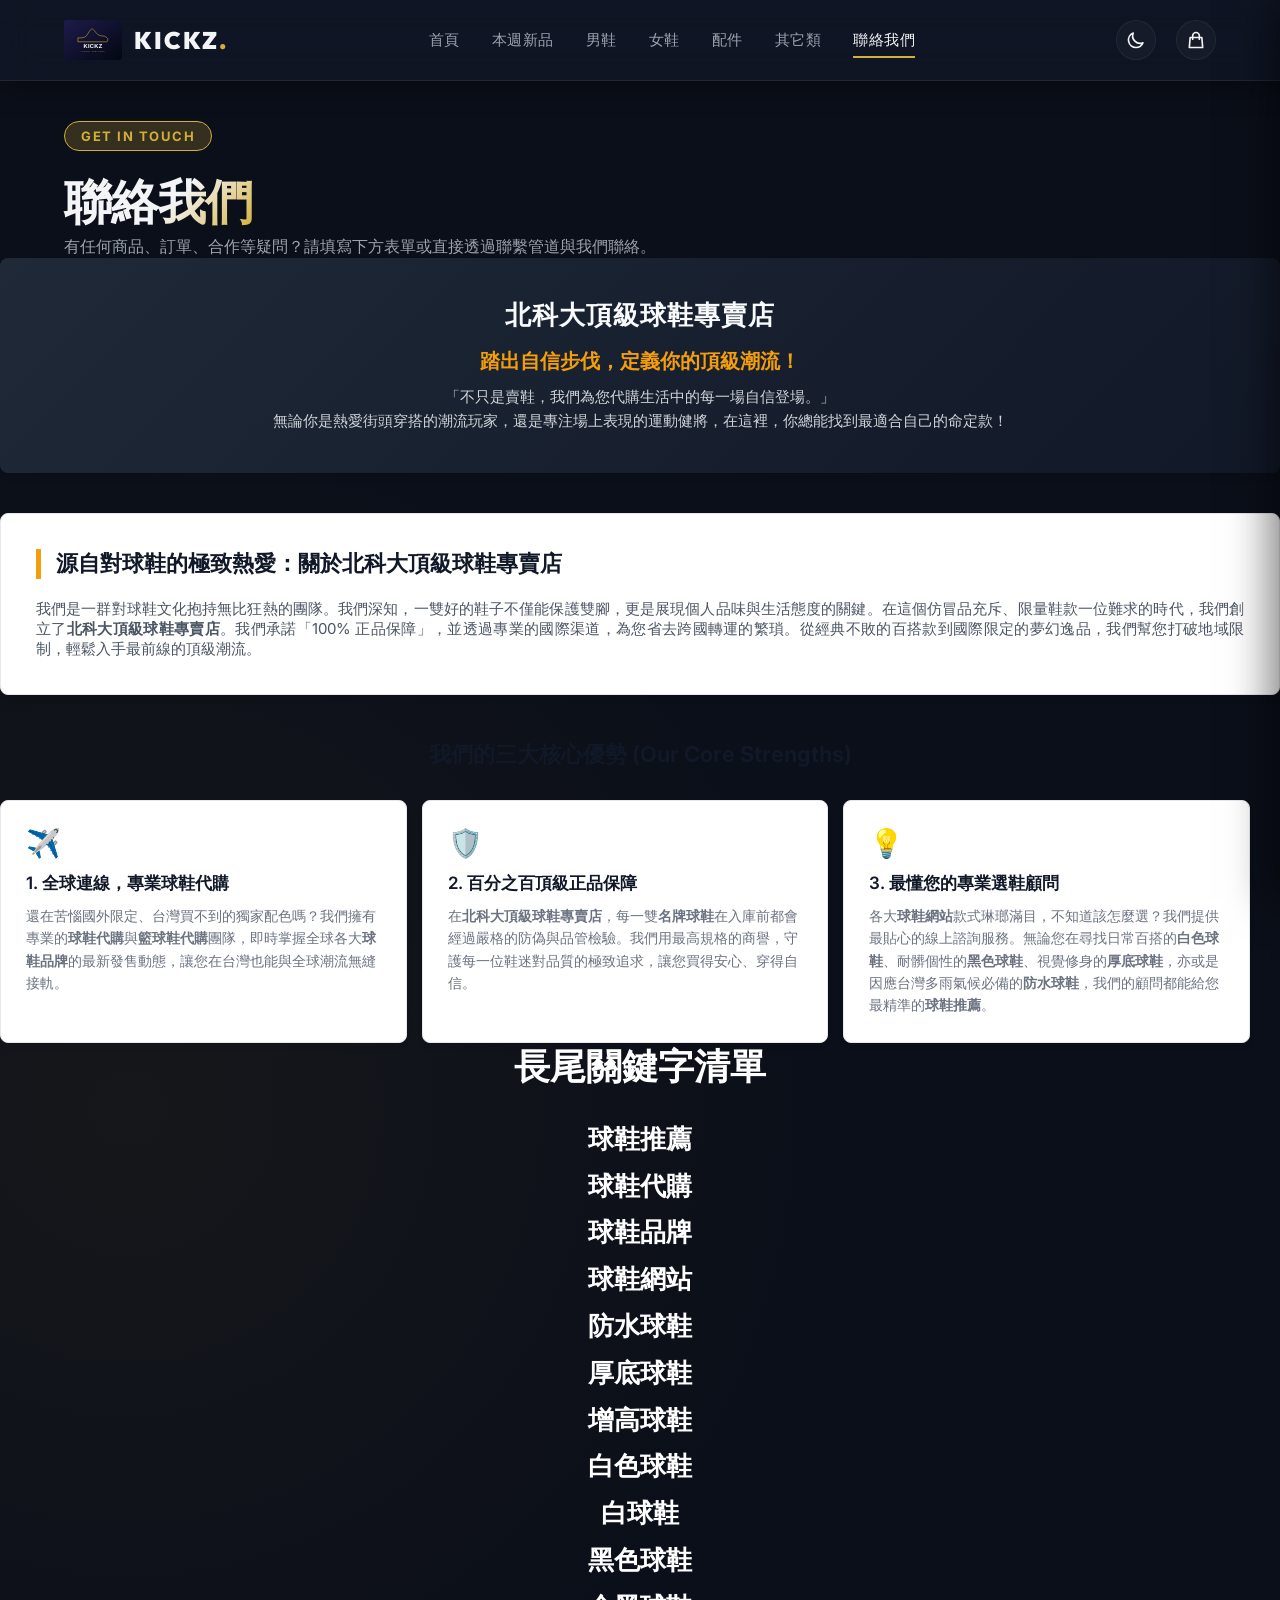
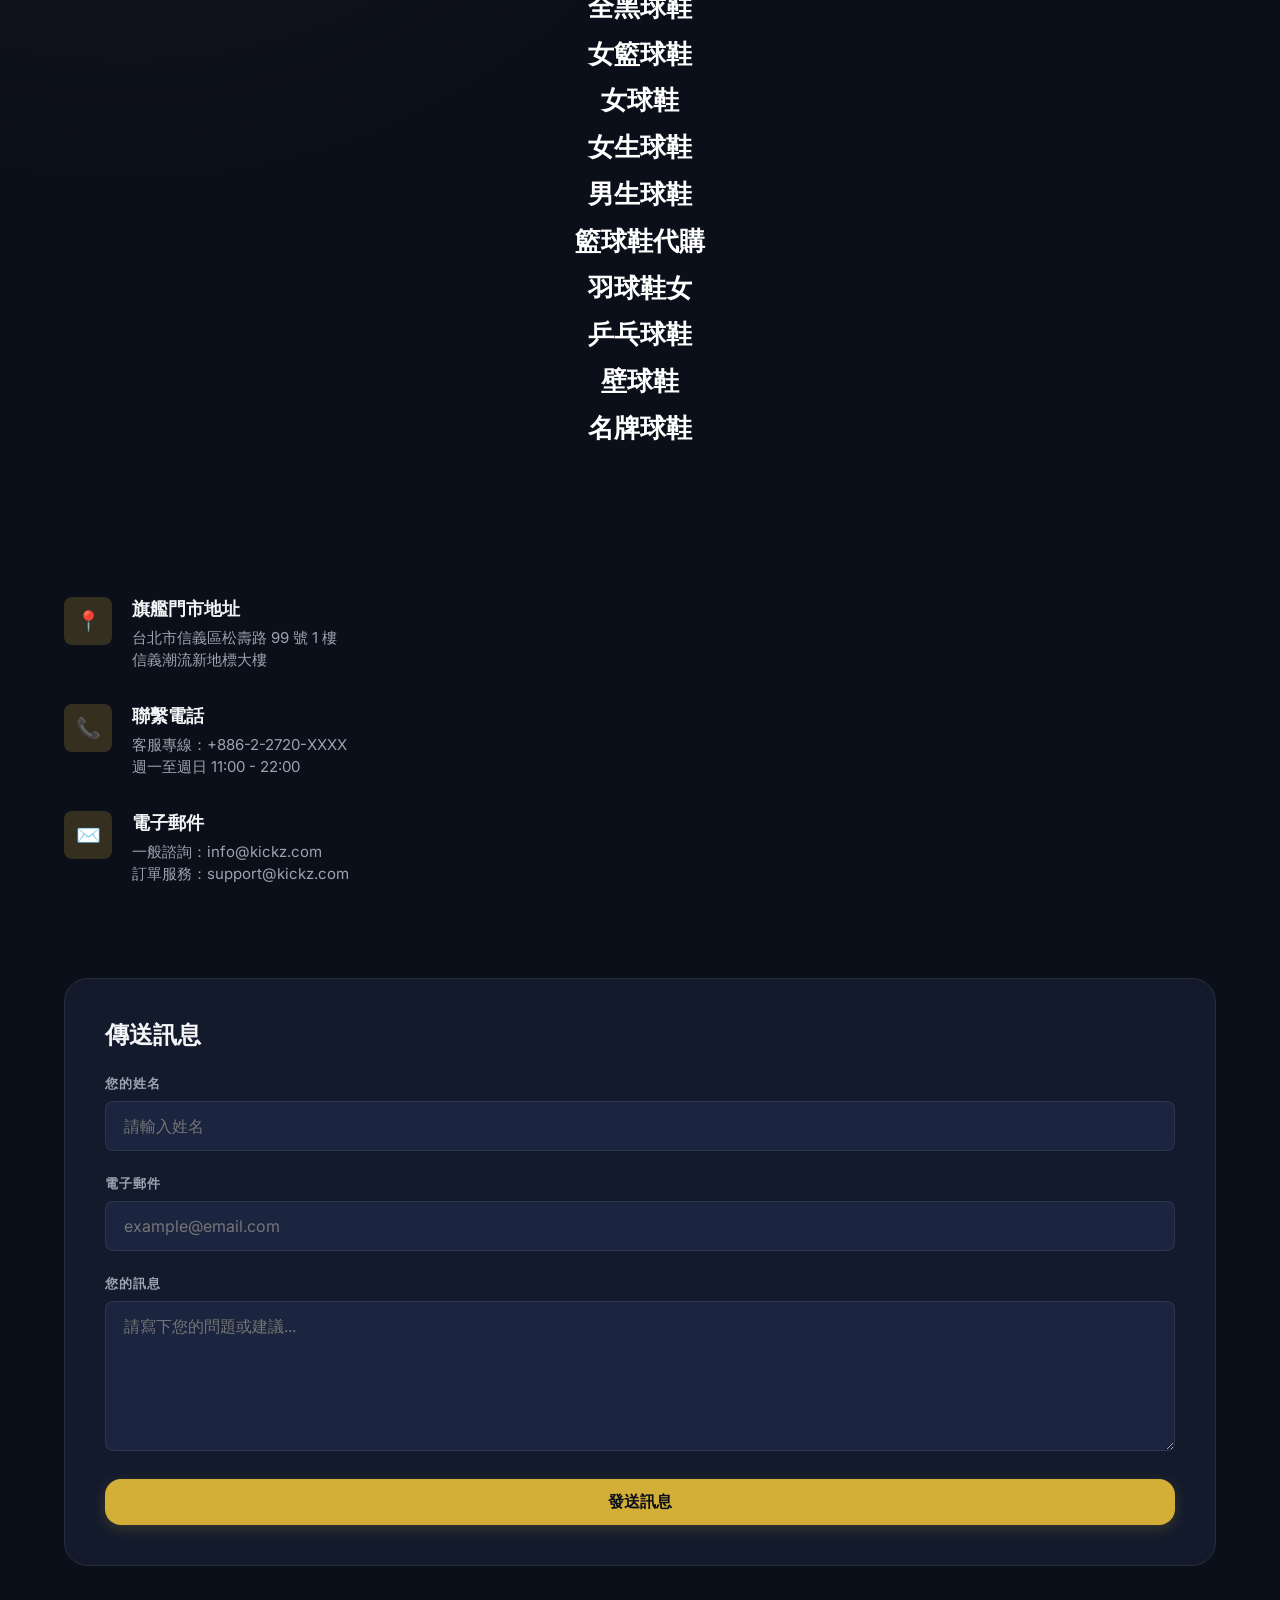
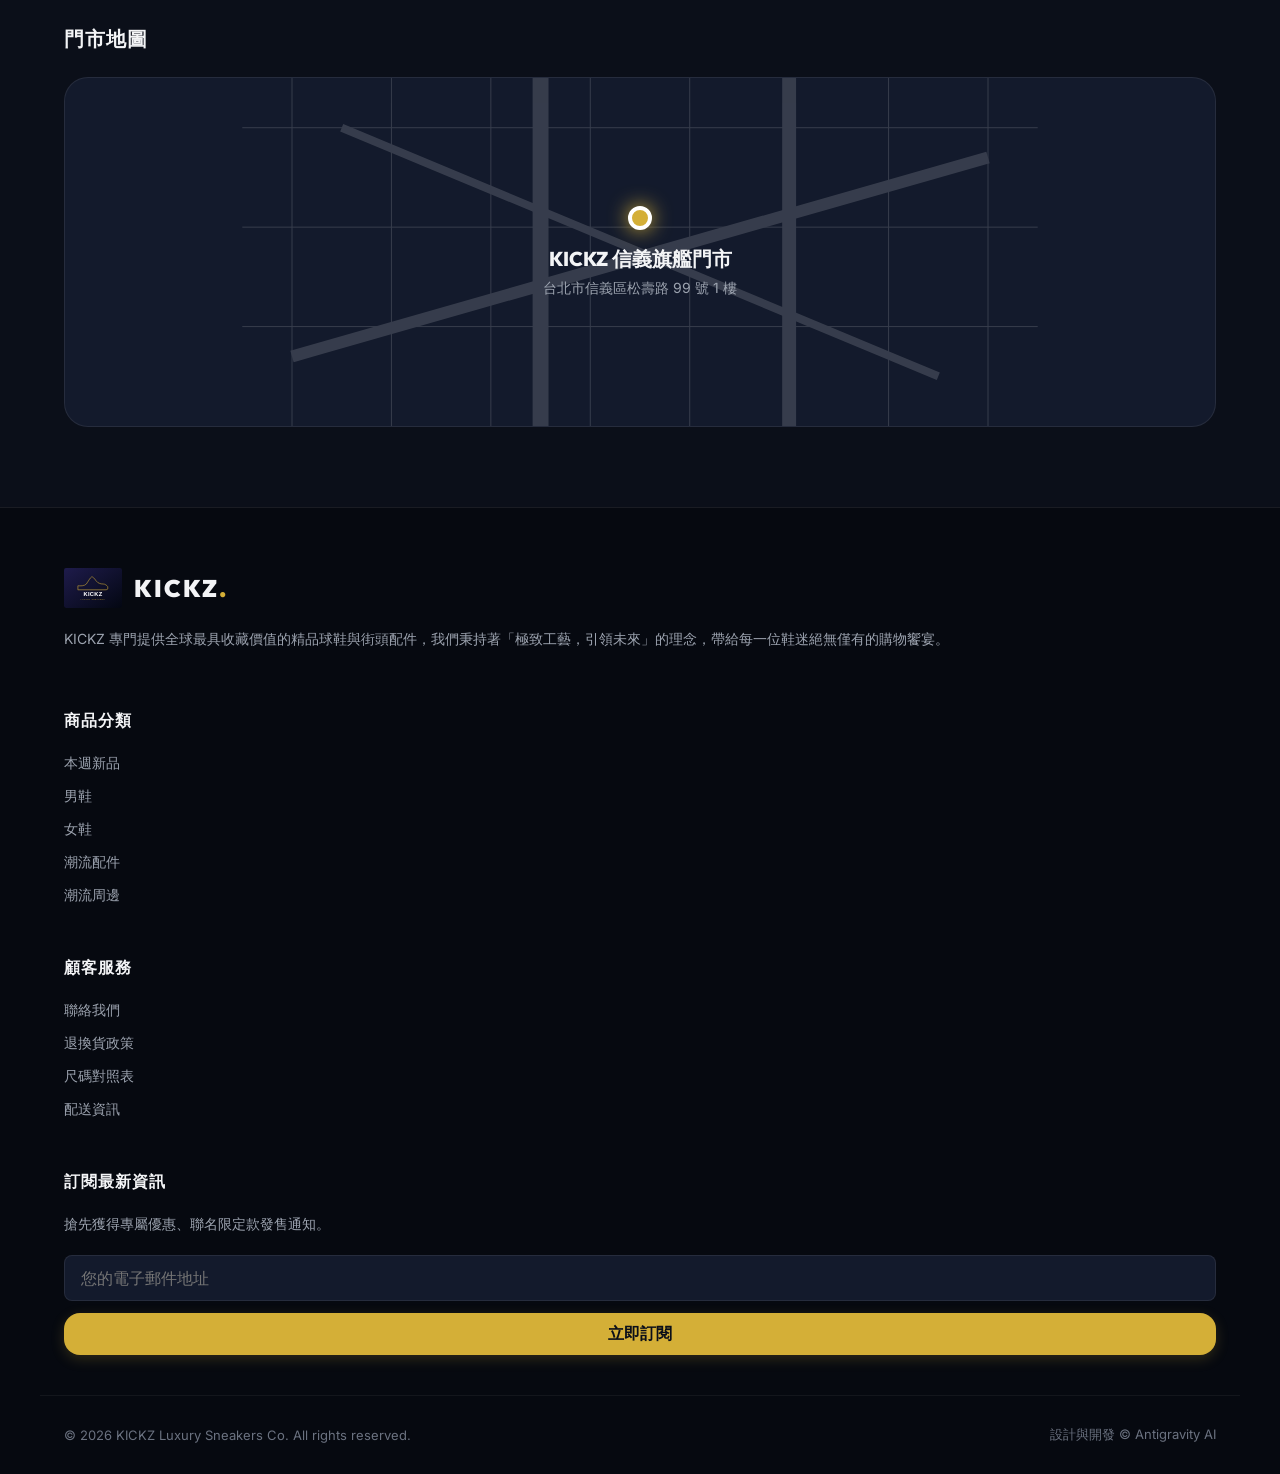
==== commit 435bf06a: "Update contact.html" ====
--- a/contact.html
+++ b/contact.html
@@ -48,7 +48,7 @@
     </div>
     <div style="background: linear-gradient(135deg, #1f2937 0%, #111827 100%); color: #ffffff; padding: 40px 30px; text-align: center; border-radius: 8px; margin-bottom: 40px; box-shadow: 0 4px 6px -1px rgba(0,0,0,0.1);">
         <h3 style="font-size: 26px; margin: 0 0 15px 0; font-weight: 800; letter-spacing: 1px; color: #f9fafb;">
-            【北科大頂級球鞋專賣店】
+            北科大頂級球鞋專賣店
         </h3>
         <p style="font-size: 20px; color: #f59e0b; margin: 0 0 10px 0; font-weight: 600;">
             踏出自信步伐，定義你的頂級潮流！
@@ -60,10 +60,10 @@
     </div>
     <div style="background-color: #ffffff; padding: 35px; border-radius: 8px; box-shadow: 0 4px 6px -1px rgba(0,0,0,0.05); margin-bottom: 45px; border: 1px solid #e5e7eb;">
         <h2 style="font-size: 22px; color: #111827; margin-top: 0; margin-bottom: 20px; border-left: 5px solid #f59e0b; padding-left: 15px; font-weight: 700;">
-            源自對球鞋的極致熱愛：關於【北科大頂級球鞋專賣店】
+            源自對球鞋的極致熱愛：關於北科大頂級球鞋專賣店
         </h2>
         <p style="font-size: 15px; color: #4b5563; text-align: justify; margin: 0;">
-            我們是一群對球鞋文化抱持無比狂熱的團隊。我們深知，一雙好的鞋子不僅能保護雙腳，更是展現個人品味與生活態度的關鍵。在這個仿冒品充斥、限量鞋款一位難求的時代，我們創立了<strong>【北科大頂級球鞋專賣店】</strong>。我們承諾「100% 正品保障」，並透過專業的國際渠道，為您省去跨國轉運的繁瑣。從經典不敗的百搭款到國際限定的夢幻逸品，我們幫您打破地域限制，輕鬆入手最前線的頂級潮流。
+            我們是一群對球鞋文化抱持無比狂熱的團隊。我們深知，一雙好的鞋子不僅能保護雙腳，更是展現個人品味與生活態度的關鍵。在這個仿冒品充斥、限量鞋款一位難求的時代，我們創立了<strong>北科大頂級球鞋專賣店</strong>。我們承諾「100% 正品保障」，並透過專業的國際渠道，為您省去跨國轉運的繁瑣。從經典不敗的百搭款到國際限定的夢幻逸品，我們幫您打破地域限制，輕鬆入手最前線的頂級潮流。
         </p>
     </div>
     <div style="margin-bottom: 45px;">
@@ -76,10 +76,10 @@
             <div style="display: table-cell; background-color: #ffffff; padding: 25px; border-radius: 8px; box-shadow: 0 4px 6px -1px rgba(0,0,0,0.05); border: 1px solid #e5e7eb; vertical-align: top;">
                 <div style="font-size: 28px; margin-bottom: 12px;">✈️</div>
                 <h3 style="font-size: 17px; color: #111827; margin: 0 0 10px 0; font-weight: 600;">
-                    1. 全球連線，專業【球鞋代購】
+                    1. 全球連線，專業球鞋代購
                 </h3>
                 <p style="font-size: 14px; color: #6b7280; margin: 0; line-height: 1.6;">
-                    還在苦惱國外限定、台灣買不到的獨家配色嗎？我們擁有專業的<strong>【球鞋代購】</strong>與<strong>【籃球鞋代購】</strong>團隊，即時掌握全球各大<strong>【球鞋品牌】</strong>的最新發售動態，讓您在台灣也能與全球潮流無縫接軌。
+                    還在苦惱國外限定、台灣買不到的獨家配色嗎？我們擁有專業的<strong>球鞋代購</strong>與<strong>籃球鞋代購</strong>團隊，即時掌握全球各大<strong>球鞋品牌</strong>的最新發售動態，讓您在台灣也能與全球潮流無縫接軌。
                 </p>
             </div>
             <!-- 優勢 2 -->
@@ -89,7 +89,7 @@
                     2. 百分之百頂級正品保障
                 </h3>
                 <p style="font-size: 14px; color: #6b7280; margin: 0; line-height: 1.6;">
-                    在<strong>【北科大頂級球鞋專賣店】</strong>，每一雙<strong>【名牌球鞋】</strong>在入庫前都會經過嚴格的防偽與品管檢驗。我們用最高規格的商譽，守護每一位鞋迷對品質的極致追求，讓您買得安心、穿得自信。
+                    在<strong>北科大頂級球鞋專賣店</strong>，每一雙<strong>名牌球鞋</strong>在入庫前都會經過嚴格的防偽與品管檢驗。我們用最高規格的商譽，守護每一位鞋迷對品質的極致追求，讓您買得安心、穿得自信。
                 </p>
             </div>
             
@@ -100,7 +100,7 @@
                     3. 最懂您的專業選鞋顧問
                 </h3>
                 <p style="font-size: 14px; color: #6b7280; margin: 0; line-height: 1.6;">
-                    各大<strong>【球鞋網站】</strong>款式琳瑯滿目，不知道該怎麼選？我們提供最貼心的線上諮詢服務。無論您在尋找日常百搭的<strong>【白色球鞋】</strong>、耐髒個性的<strong>【黑色球鞋】</strong>、視覺修身的<strong>【厚底球鞋】</strong>，亦或是因應台灣多雨氣候必備的<strong>【防水球鞋】</strong>，我們的顧問都能給您最精準的<strong>【球鞋推薦】</strong>。
+                    各大<strong>球鞋網站</strong>款式琳瑯滿目，不知道該怎麼選？我們提供最貼心的線上諮詢服務。無論您在尋找日常百搭的<strong>白色球鞋</strong>、耐髒個性的<strong>黑色球鞋</strong>、視覺修身的<strong>厚底球鞋</strong>，亦或是因應台灣多雨氣候必備的<strong>防水球鞋</strong>，我們的顧問都能給您最精準的<strong>球鞋推薦</strong>。
                 </p>
             </div>
             
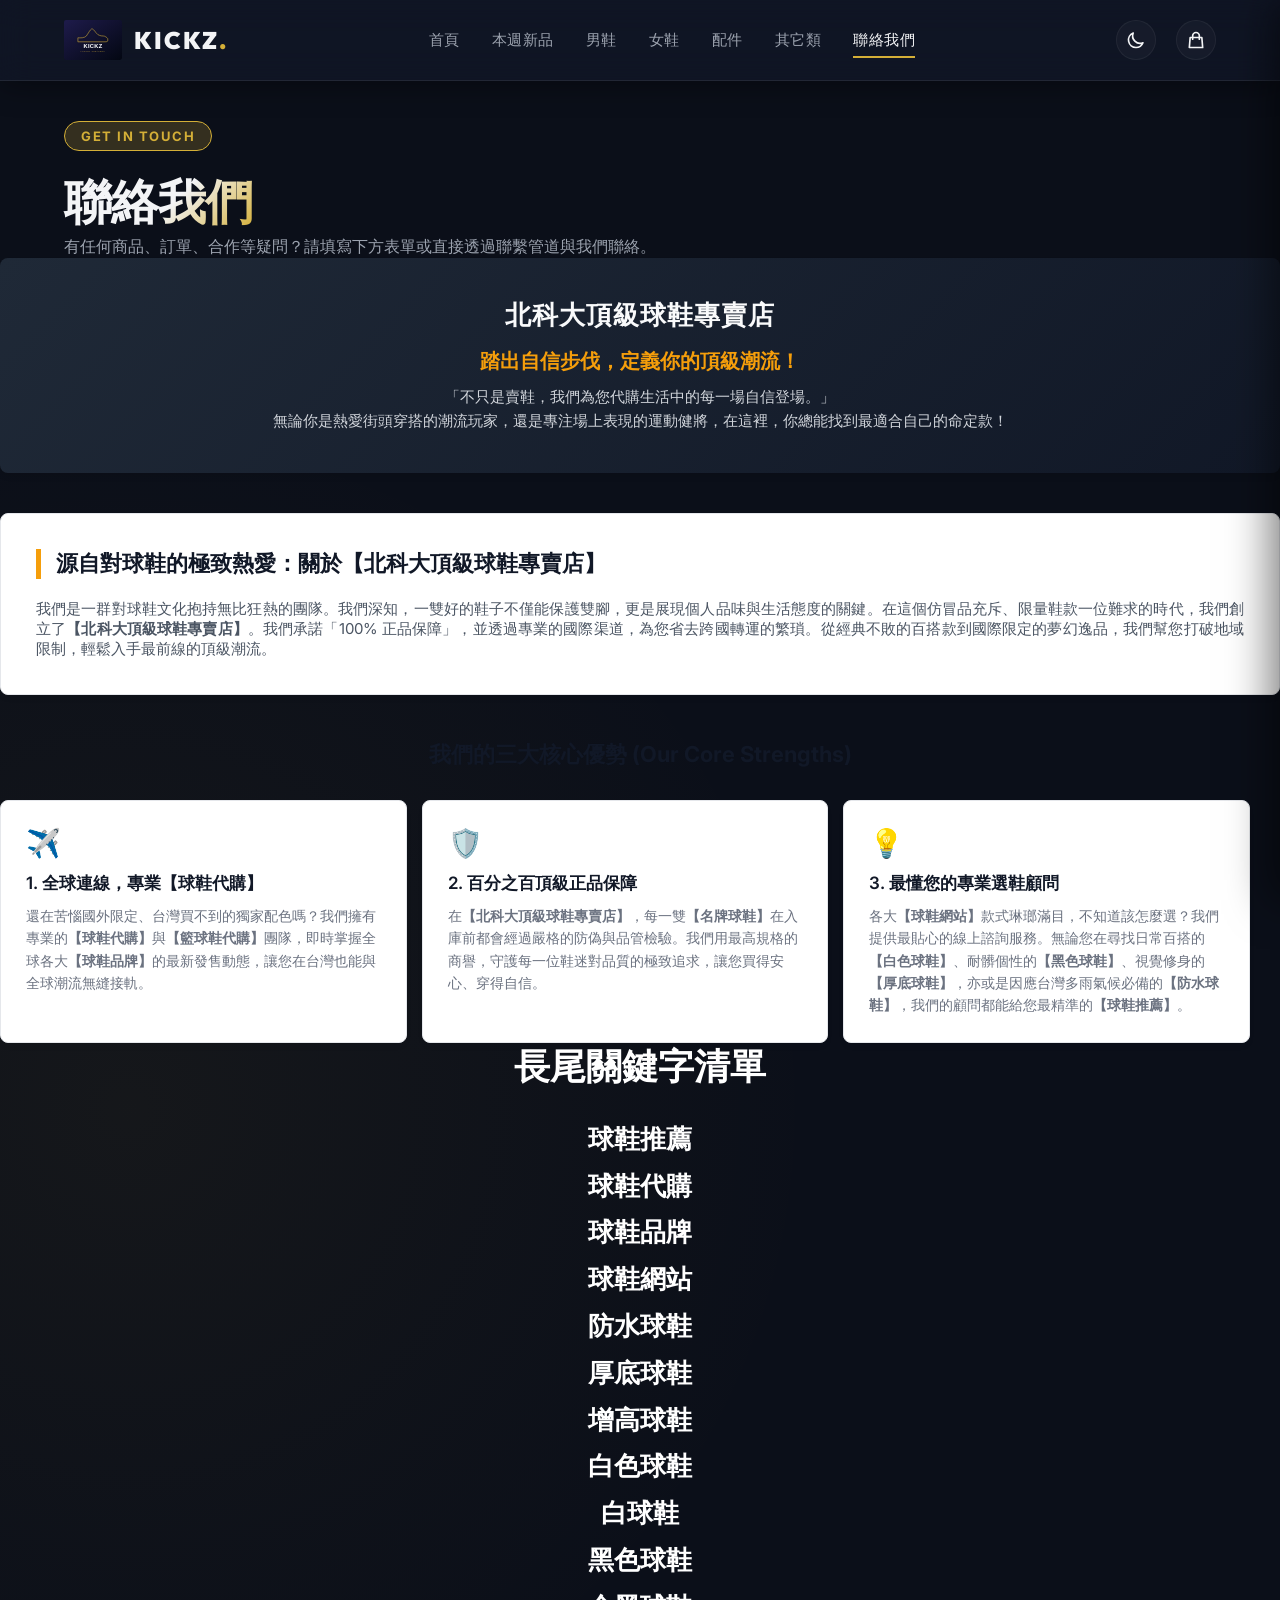
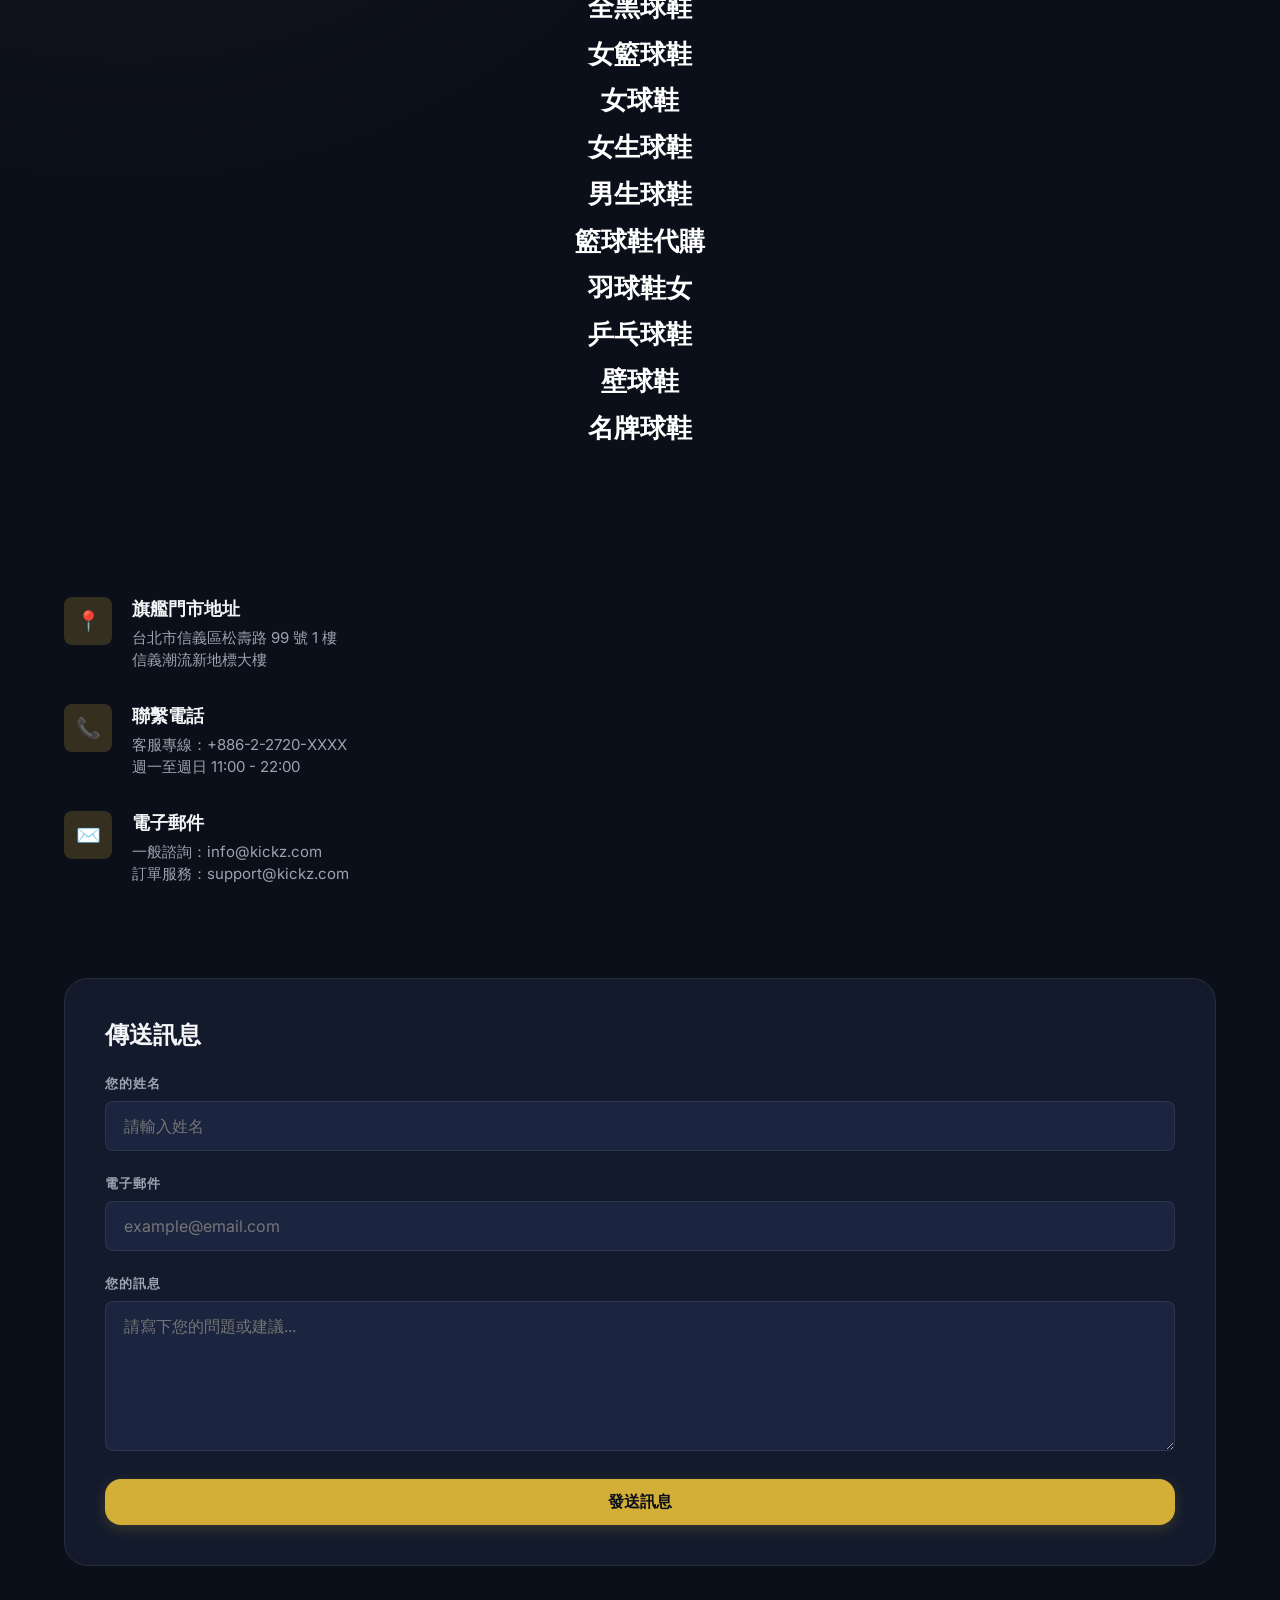
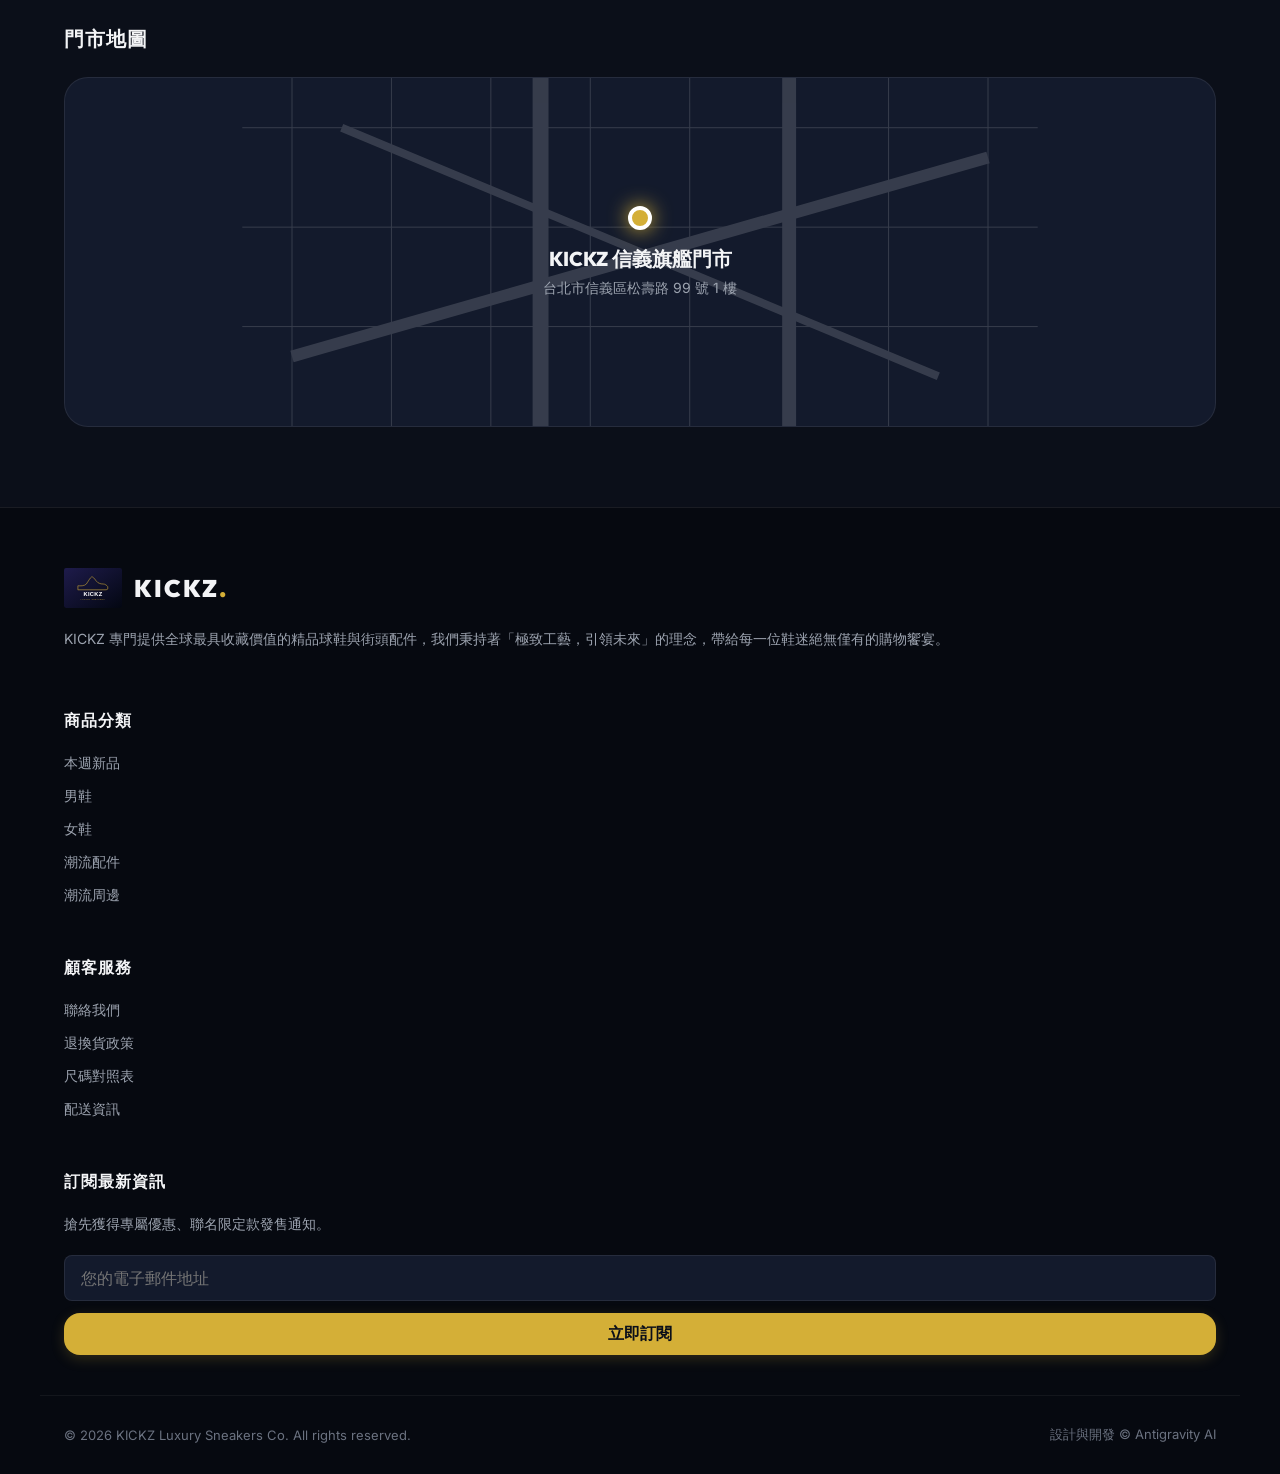
==== commit 0a535d91: "Update contact.html" ====
--- a/contact.html
+++ b/contact.html
@@ -60,10 +60,10 @@
     </div>
     <div style="background-color: #ffffff; padding: 35px; border-radius: 8px; box-shadow: 0 4px 6px -1px rgba(0,0,0,0.05); margin-bottom: 45px; border: 1px solid #e5e7eb;">
         <h2 style="font-size: 22px; color: #111827; margin-top: 0; margin-bottom: 20px; border-left: 5px solid #f59e0b; padding-left: 15px; font-weight: 700;">
-            源自對球鞋的極致熱愛：關於北科大頂級球鞋專賣店
+            源自對球鞋的極致熱愛：關於【北科大頂級球鞋專賣店】
         </h2>
         <p style="font-size: 15px; color: #4b5563; text-align: justify; margin: 0;">
-            我們是一群對球鞋文化抱持無比狂熱的團隊。我們深知，一雙好的鞋子不僅能保護雙腳，更是展現個人品味與生活態度的關鍵。在這個仿冒品充斥、限量鞋款一位難求的時代，我們創立了<strong>北科大頂級球鞋專賣店</strong>。我們承諾「100% 正品保障」，並透過專業的國際渠道，為您省去跨國轉運的繁瑣。從經典不敗的百搭款到國際限定的夢幻逸品，我們幫您打破地域限制，輕鬆入手最前線的頂級潮流。
+            我們是一群對球鞋文化抱持無比狂熱的團隊。我們深知，一雙好的鞋子不僅能保護雙腳，更是展現個人品味與生活態度的關鍵。在這個仿冒品充斥、限量鞋款一位難求的時代，我們創立了<strong>【北科大頂級球鞋專賣店】</strong>。我們承諾「100% 正品保障」，並透過專業的國際渠道，為您省去跨國轉運的繁瑣。從經典不敗的百搭款到國際限定的夢幻逸品，我們幫您打破地域限制，輕鬆入手最前線的頂級潮流。
         </p>
     </div>
     <div style="margin-bottom: 45px;">
@@ -76,10 +76,10 @@
             <div style="display: table-cell; background-color: #ffffff; padding: 25px; border-radius: 8px; box-shadow: 0 4px 6px -1px rgba(0,0,0,0.05); border: 1px solid #e5e7eb; vertical-align: top;">
                 <div style="font-size: 28px; margin-bottom: 12px;">✈️</div>
                 <h3 style="font-size: 17px; color: #111827; margin: 0 0 10px 0; font-weight: 600;">
-                    1. 全球連線，專業球鞋代購
+                    1. 全球連線，專業【球鞋代購】
                 </h3>
                 <p style="font-size: 14px; color: #6b7280; margin: 0; line-height: 1.6;">
-                    還在苦惱國外限定、台灣買不到的獨家配色嗎？我們擁有專業的<strong>球鞋代購</strong>與<strong>籃球鞋代購</strong>團隊，即時掌握全球各大<strong>球鞋品牌</strong>的最新發售動態，讓您在台灣也能與全球潮流無縫接軌。
+                    還在苦惱國外限定、台灣買不到的獨家配色嗎？我們擁有專業的<strong>【球鞋代購】</strong>與<strong>【籃球鞋代購】</strong>團隊，即時掌握全球各大<strong>【球鞋品牌】</strong>的最新發售動態，讓您在台灣也能與全球潮流無縫接軌。
                 </p>
             </div>
             <!-- 優勢 2 -->
@@ -89,7 +89,7 @@
                     2. 百分之百頂級正品保障
                 </h3>
                 <p style="font-size: 14px; color: #6b7280; margin: 0; line-height: 1.6;">
-                    在<strong>北科大頂級球鞋專賣店</strong>，每一雙<strong>名牌球鞋</strong>在入庫前都會經過嚴格的防偽與品管檢驗。我們用最高規格的商譽，守護每一位鞋迷對品質的極致追求，讓您買得安心、穿得自信。
+                    在<strong>【北科大頂級球鞋專賣店】</strong>，每一雙<strong>【名牌球鞋】</strong>在入庫前都會經過嚴格的防偽與品管檢驗。我們用最高規格的商譽，守護每一位鞋迷對品質的極致追求，讓您買得安心、穿得自信。
                 </p>
             </div>
             
@@ -100,7 +100,7 @@
                     3. 最懂您的專業選鞋顧問
                 </h3>
                 <p style="font-size: 14px; color: #6b7280; margin: 0; line-height: 1.6;">
-                    各大<strong>球鞋網站</strong>款式琳瑯滿目，不知道該怎麼選？我們提供最貼心的線上諮詢服務。無論您在尋找日常百搭的<strong>白色球鞋</strong>、耐髒個性的<strong>黑色球鞋</strong>、視覺修身的<strong>厚底球鞋</strong>，亦或是因應台灣多雨氣候必備的<strong>防水球鞋</strong>，我們的顧問都能給您最精準的<strong>球鞋推薦</strong>。
+                    各大<strong>【球鞋網站】</strong>款式琳瑯滿目，不知道該怎麼選？我們提供最貼心的線上諮詢服務。無論您在尋找日常百搭的<strong>【白色球鞋】</strong>、耐髒個性的<strong>【黑色球鞋】</strong>、視覺修身的<strong>【厚底球鞋】</strong>，亦或是因應台灣多雨氣候必備的<strong>【防水球鞋】</strong>，我們的顧問都能給您最精準的<strong>【球鞋推薦】</strong>。
                 </p>
             </div>
             
